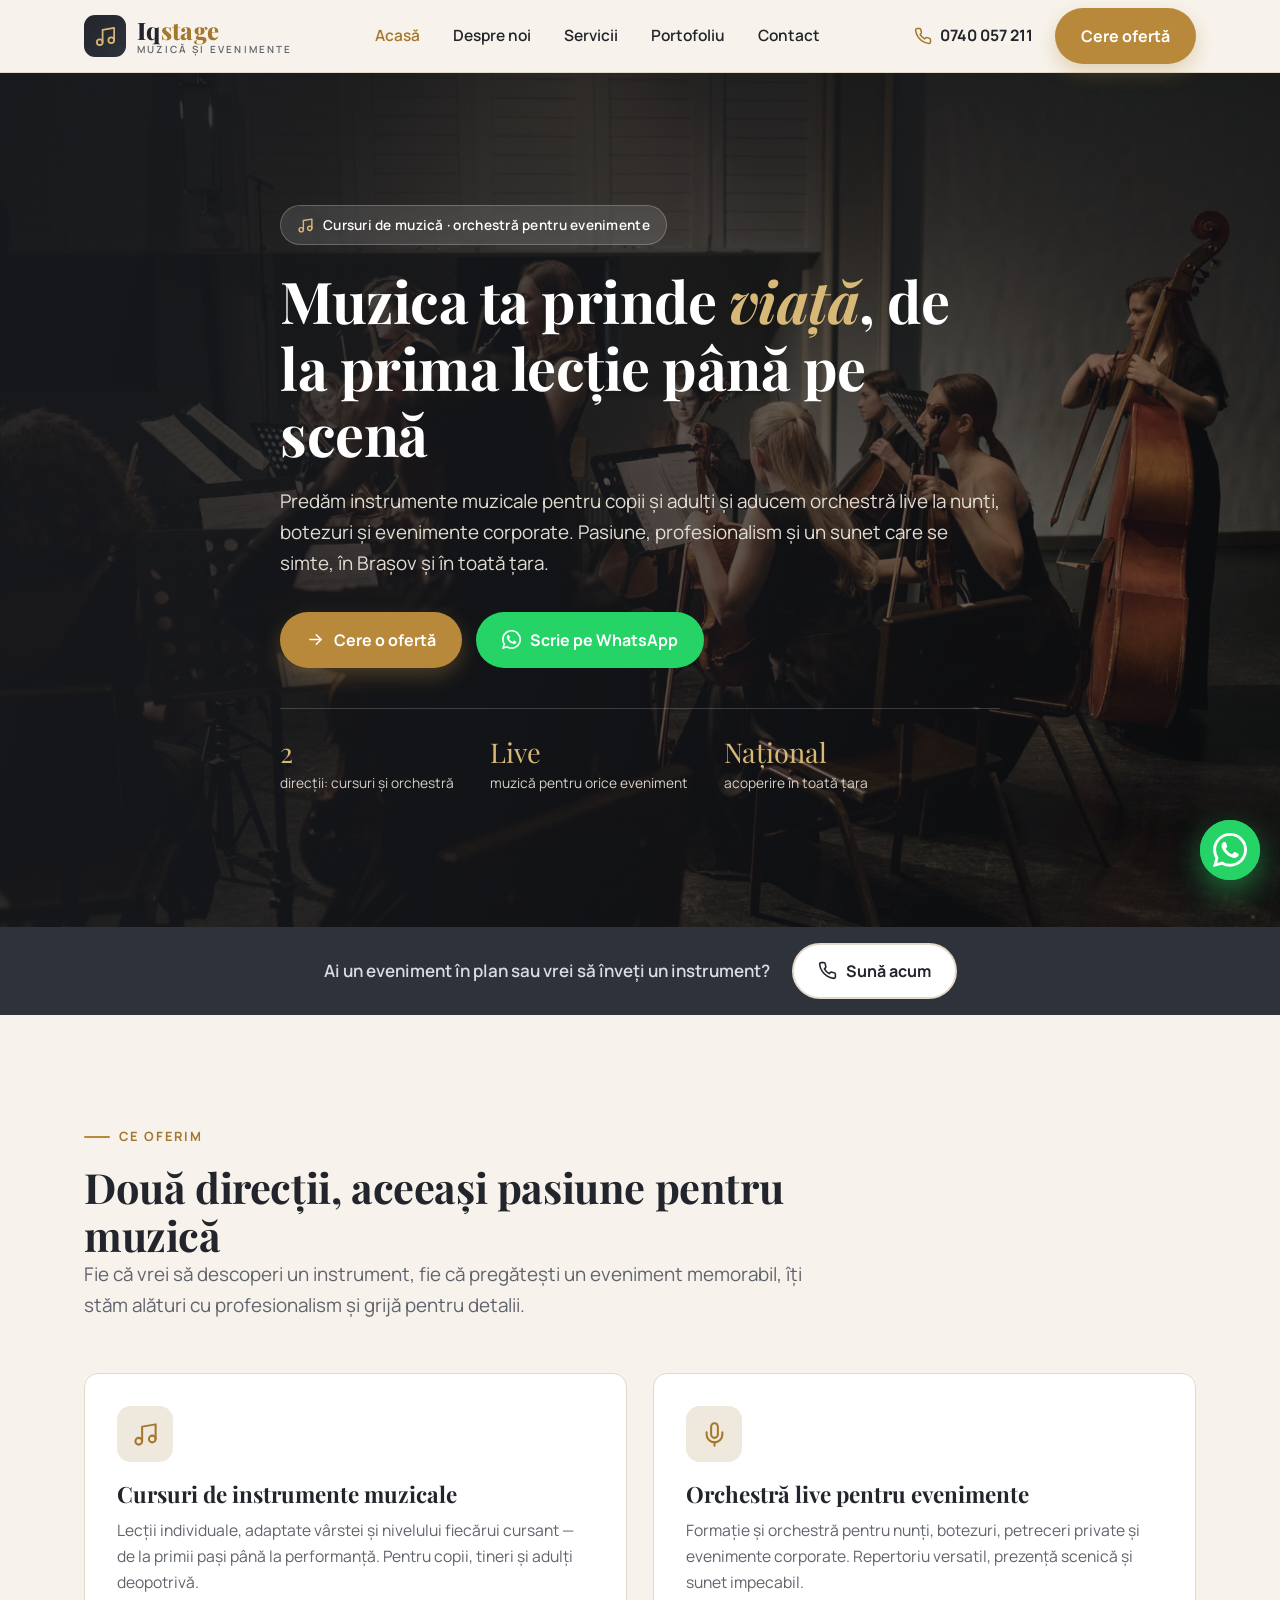
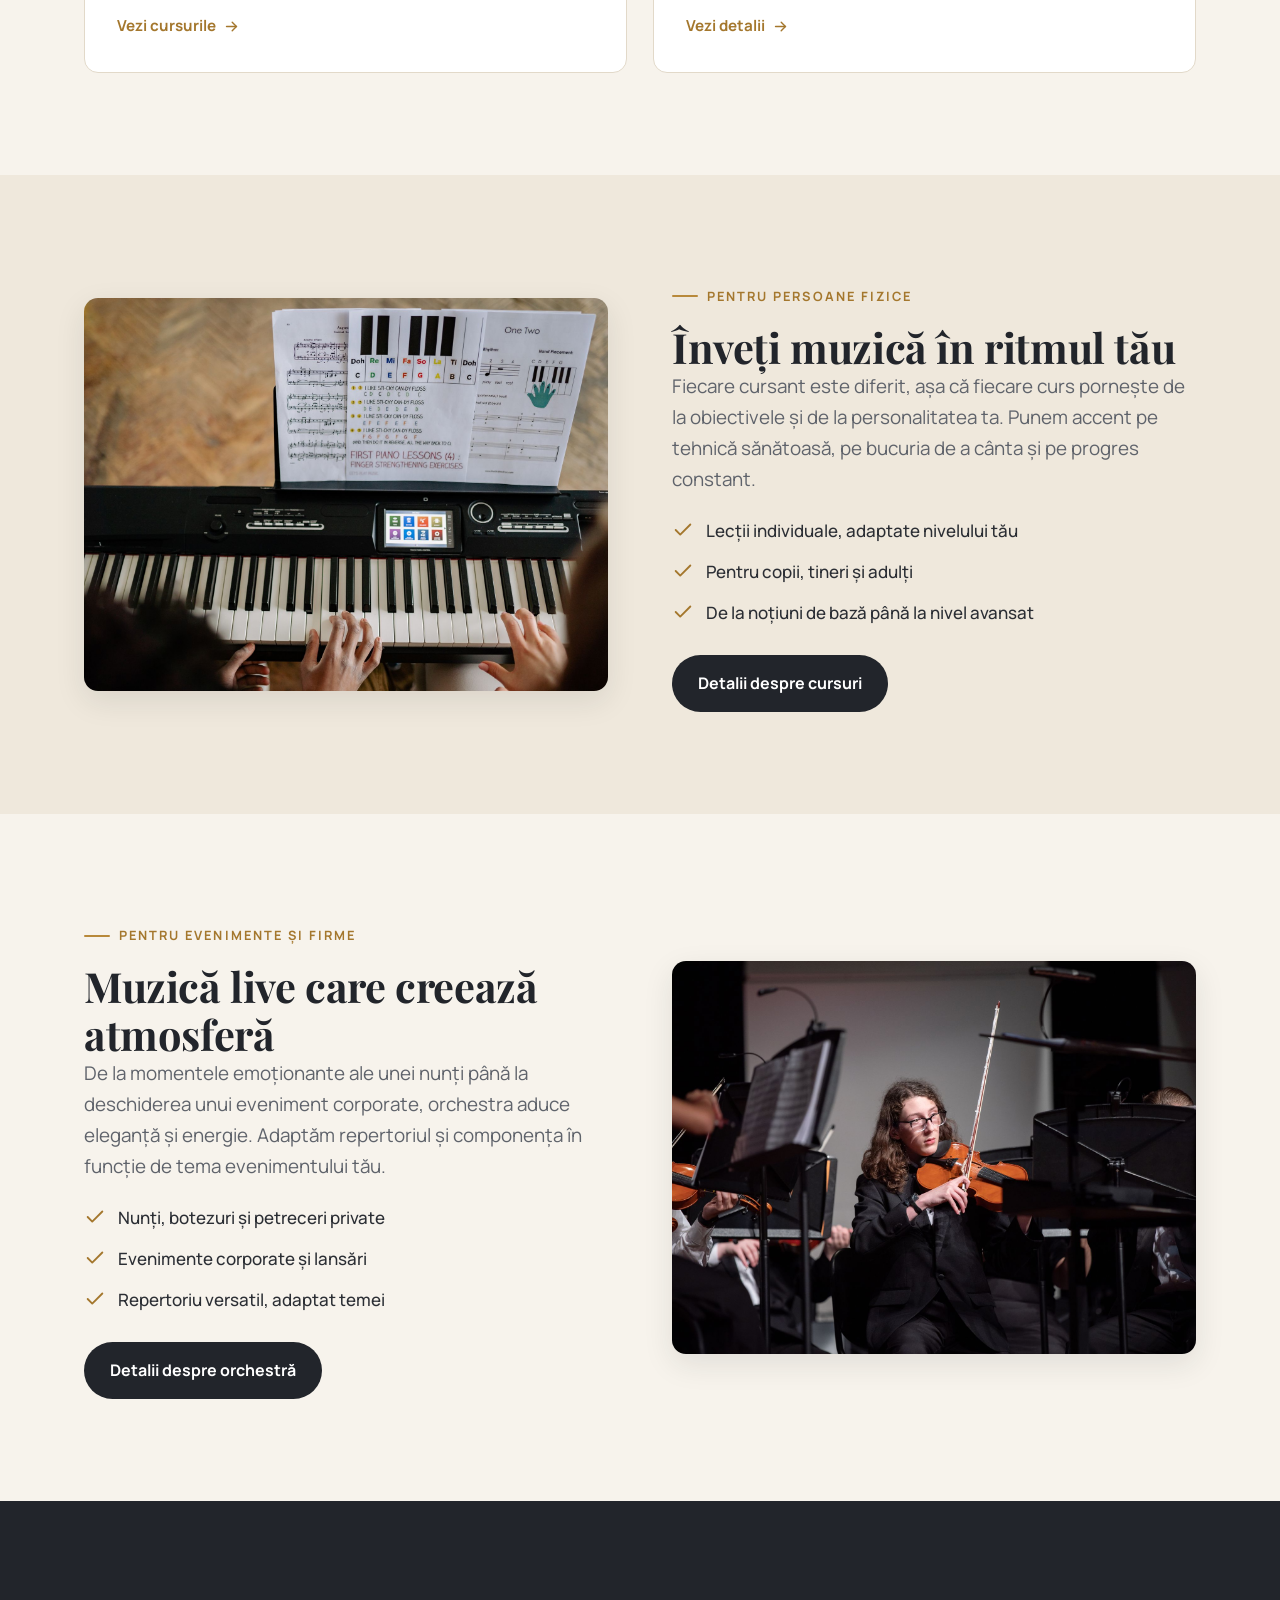
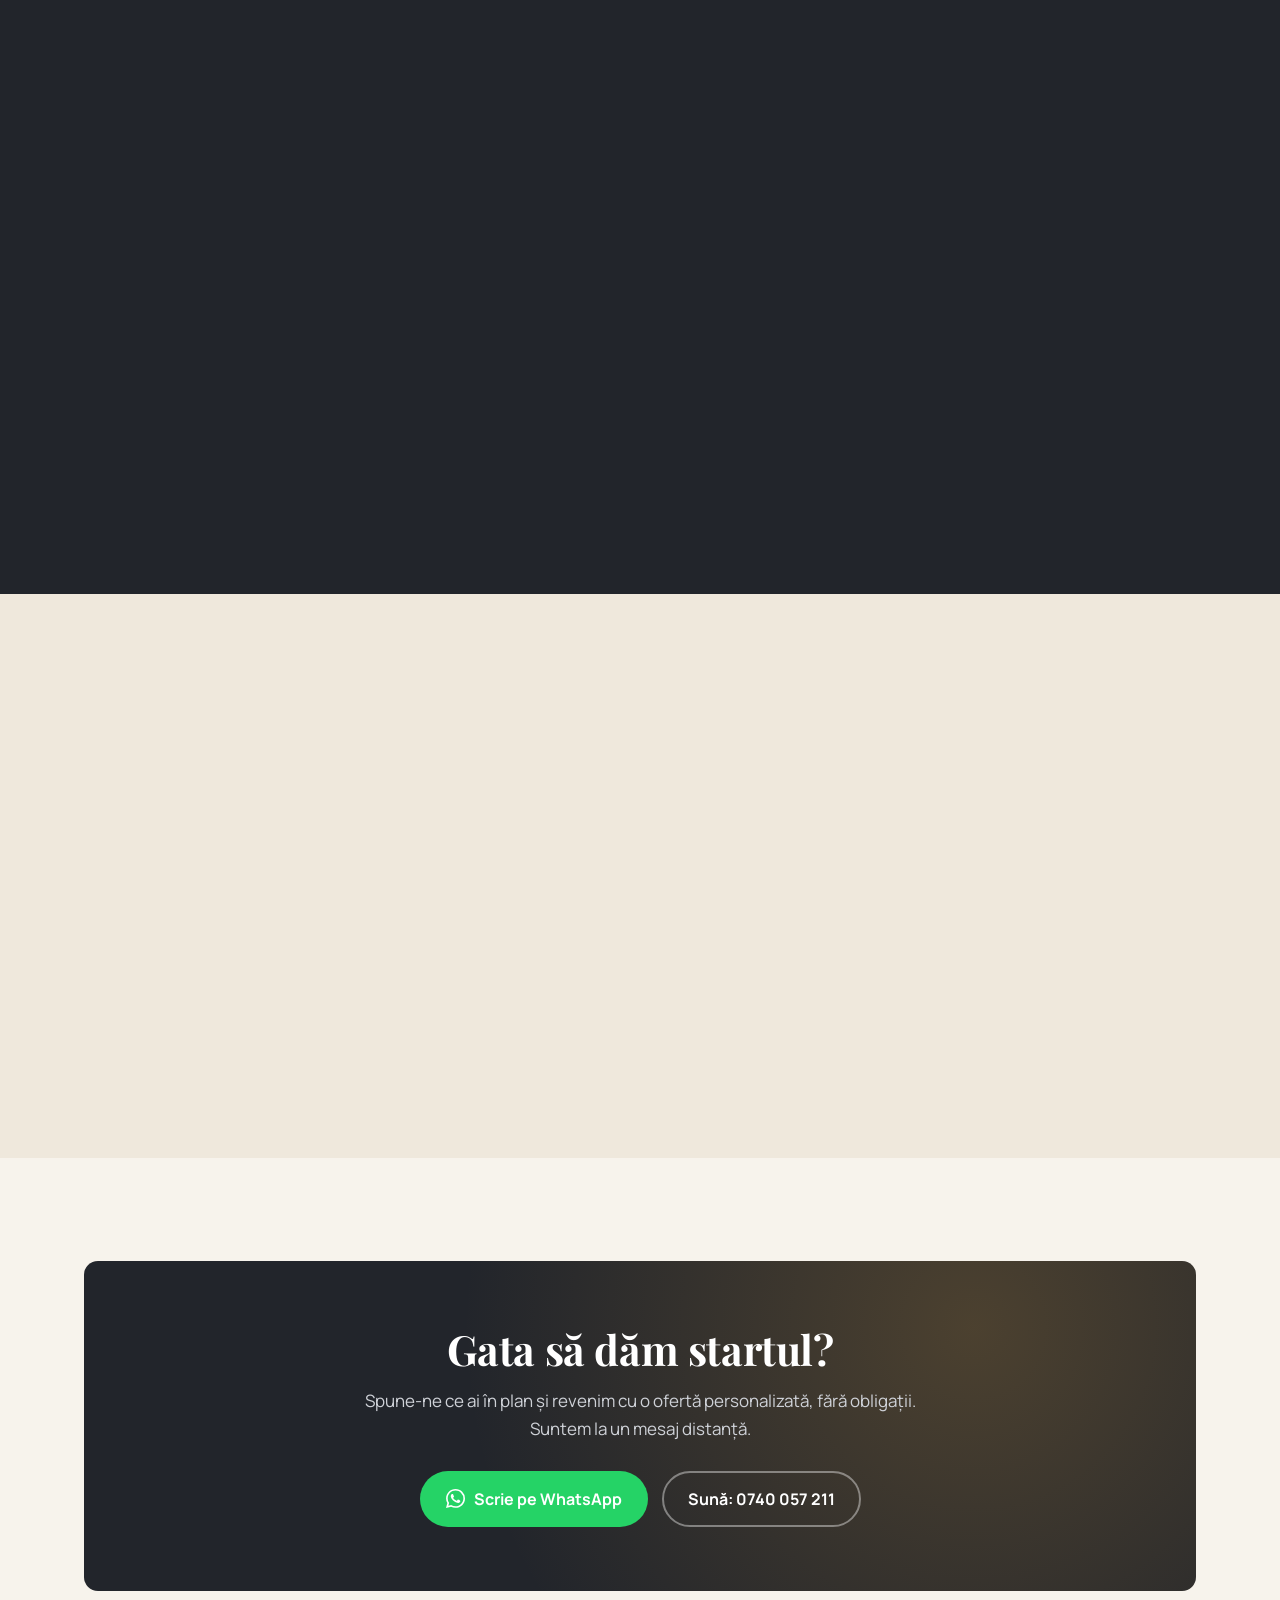
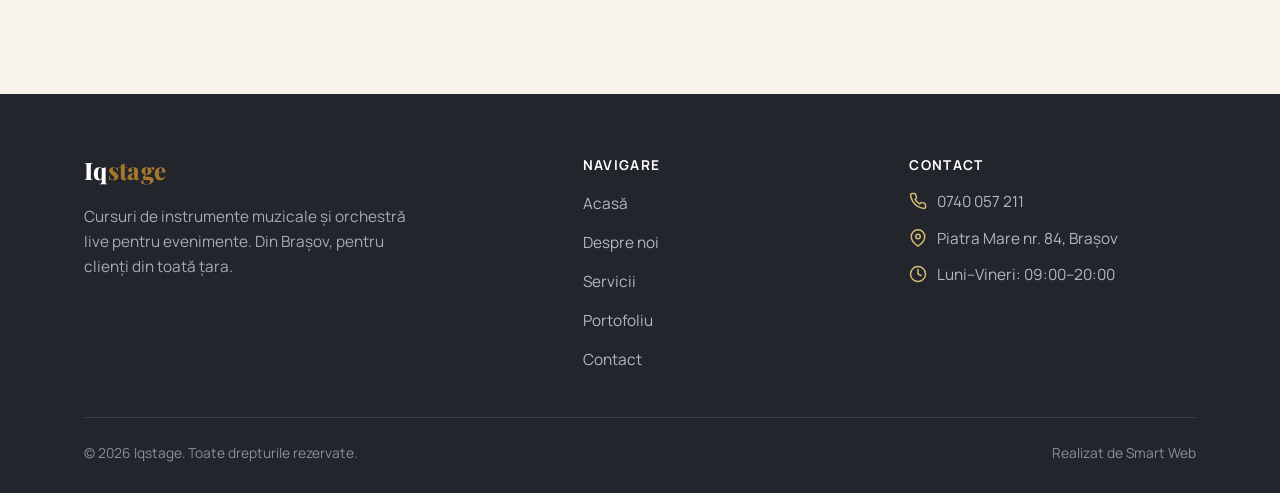
==== index.html @ 686d4f41 "Prima variantă generată de Claude (Opus)" ====
<!DOCTYPE html>
<html lang="ro">
<head>
<meta charset="UTF-8">
<meta name="viewport" content="width=device-width, initial-scale=1.0">
<title>Iqstage — Cursuri de muzică și orchestră pentru evenimente | Brașov</title>
<meta name="description" content="Iqstage: cursuri de instrumente muzicale pentru toate vârstele și orchestră live pentru nunți și evenimente corporate. Servicii artistice profesionale în Brașov și în toată țara.">
<link rel="preconnect" href="https://fonts.googleapis.com">
<link rel="preconnect" href="https://fonts.gstatic.com" crossorigin>
<link href="https://fonts.googleapis.com/css2?family=Playfair+Display:ital,wght@0,600;0,700;0,800;1,600&family=Manrope:wght@400;500;600;700;800&display=swap" rel="stylesheet">
<link rel="stylesheet" href="css/style.css">
<script type="application/ld+json">
{
  "@context":"https://schema.org",
  "@type":["LocalBusiness","MusicGroup","EducationalOrganization"],
  "name":"Iqstage",
  "description":"Cursuri de instrumente muzicale și orchestră live pentru evenimente.",
  "telephone":"+40740057211",
  "address":{"@type":"PostalAddress","streetAddress":"Piatra Mare nr. 84","addressLocality":"Brașov","addressCountry":"RO"},
  "areaServed":"România",
  "openingHoursSpecification":[{"@type":"OpeningHoursSpecification","dayOfWeek":["Monday","Tuesday","Wednesday","Thursday","Friday"],"opens":"09:00","closes":"20:00"}]
}
</script>
</head>
<body>

<!-- ===== Header ===== -->
<header class="site-header">
  <div class="wrap header-inner">
    <a href="index.html" class="brand" aria-label="Iqstage — acasă">
      <span class="brand-mark" aria-hidden="true">
        <svg viewBox="0 0 24 24" fill="none" stroke="currentColor" stroke-width="1.8" stroke-linecap="round" stroke-linejoin="round"><path d="M9 18V5l12-2v13"/><circle cx="6" cy="18" r="3"/><circle cx="18" cy="16" r="3"/></svg>
      </span>
      <span class="brand-name">Iq<b>stage</b><span class="brand-sub">Muzică și evenimente</span></span>
    </a>

    <nav class="main-nav" aria-label="Navigare principală">
      <ul>
        <li><a href="index.html" class="active">Acasă</a></li>
        <li><a href="despre.html">Despre noi</a></li>
        <li><a href="servicii.html">Servicii</a></li>
        <li><a href="portofoliu.html">Portofoliu</a></li>
        <li><a href="contact.html">Contact</a></li>
      </ul>
    </nav>

    <div class="header-cta">
      <a href="tel:+40740057211" class="header-phone">
        <svg viewBox="0 0 24 24" fill="none" stroke="currentColor" stroke-width="2" stroke-linecap="round" stroke-linejoin="round" aria-hidden="true"><path d="M22 16.92v3a2 2 0 0 1-2.18 2 19.79 19.79 0 0 1-8.63-3.07 19.5 19.5 0 0 1-6-6 19.79 19.79 0 0 1-3.07-8.67A2 2 0 0 1 4.11 2h3a2 2 0 0 1 2 1.72c.13.96.36 1.9.7 2.81a2 2 0 0 1-.45 2.11L8.09 9.91a16 16 0 0 0 6 6l1.27-1.27a2 2 0 0 1 2.11-.45c.9.34 1.85.57 2.81.7A2 2 0 0 1 22 16.92z"/></svg>
        0740 057 211
      </a>
      <a href="contact.html" class="btn btn--gold">Cere ofertă</a>
      <button class="hamburger" aria-label="Deschide meniul" aria-controls="mobileMenu" aria-expanded="false">
        <svg class="bars" viewBox="0 0 24 24" fill="none" stroke="currentColor" stroke-width="2" stroke-linecap="round" aria-hidden="true"><line x1="3" y1="7" x2="21" y2="7"/><line x1="3" y1="12" x2="21" y2="12"/><line x1="3" y1="17" x2="21" y2="17"/></svg>
        <svg class="x" viewBox="0 0 24 24" fill="none" stroke="currentColor" stroke-width="2" stroke-linecap="round" aria-hidden="true"><line x1="6" y1="6" x2="18" y2="18"/><line x1="6" y1="18" x2="18" y2="6"/></svg>
      </button>
    </div>
  </div>
</header>

<!-- ===== Mobile menu (frate al header-ului) ===== -->
<div class="mobile-menu" id="mobileMenu">
  <div class="mm-top">
    <span class="brand-name">Iq<b>stage</b></span>
    <button class="mm-close" aria-label="Închide meniul">
      <svg viewBox="0 0 24 24" fill="none" stroke="currentColor" stroke-width="2" stroke-linecap="round" aria-hidden="true"><line x1="6" y1="6" x2="18" y2="18"/><line x1="6" y1="18" x2="18" y2="6"/></svg>
    </button>
  </div>
  <nav class="mm-nav" aria-label="Navigare mobil">
    <a href="index.html" class="active">Acasă</a>
    <a href="despre.html">Despre noi</a>
    <a href="servicii.html">Servicii</a>
    <a href="portofoliu.html">Portofoliu</a>
    <a href="contact.html">Contact</a>
  </nav>
  <div class="mm-cta">
    <a href="tel:+40740057211" class="btn btn--onlight">
      <svg viewBox="0 0 24 24" fill="none" stroke="currentColor" stroke-width="2" stroke-linecap="round" stroke-linejoin="round" aria-hidden="true"><path d="M22 16.92v3a2 2 0 0 1-2.18 2 19.79 19.79 0 0 1-8.63-3.07 19.5 19.5 0 0 1-6-6 19.79 19.79 0 0 1-3.07-8.67A2 2 0 0 1 4.11 2h3a2 2 0 0 1 2 1.72c.13.96.36 1.9.7 2.81a2 2 0 0 1-.45 2.11L8.09 9.91a16 16 0 0 0 6 6l1.27-1.27a2 2 0 0 1 2.11-.45c.9.34 1.85.57 2.81.7A2 2 0 0 1 22 16.92z"/></svg>
      Sună acum: 0740 057 211
    </a>
    <a href="https://wa.me/40740057211?text=Buna%20ziua%2C%20am%20vazut%20site-ul%20si%20as%20dori%20detalii%20despre%20cursuri%2Forchestra" class="btn btn--wa" target="_blank" rel="noopener">
      <svg viewBox="0 0 24 24" fill="currentColor" aria-hidden="true"><path d="M17.472 14.382c-.297-.149-1.758-.867-2.03-.967-.273-.099-.471-.148-.67.15-.197.297-.767.966-.94 1.164-.173.199-.347.223-.644.075-.297-.15-1.255-.463-2.39-1.475-.883-.788-1.48-1.761-1.653-2.059-.173-.297-.018-.458.13-.606.134-.133.298-.347.446-.52.149-.174.198-.298.298-.497.099-.198.05-.371-.025-.52-.075-.149-.669-1.612-.916-2.207-.242-.579-.487-.5-.669-.51-.173-.008-.371-.01-.57-.01-.198 0-.52.074-.792.372-.272.297-1.04 1.016-1.04 2.479 0 1.462 1.065 2.875 1.213 3.074.149.198 2.096 3.2 5.077 4.487.709.306 1.262.489 1.694.625.712.227 1.36.195 1.871.118.571-.085 1.758-.719 2.006-1.413.248-.694.248-1.289.173-1.413-.074-.124-.272-.198-.57-.347m-5.421 7.403h-.004a9.87 9.87 0 01-5.031-1.378l-.361-.214-3.741.982.998-3.648-.235-.374a9.86 9.86 0 01-1.51-5.26c.001-5.45 4.436-9.884 9.888-9.884 2.64 0 5.122 1.03 6.988 2.898a9.825 9.825 0 012.893 6.994c-.003 5.45-4.437 9.885-9.885 9.885M20.52 3.449C18.24 1.245 15.24 0 12.045 0 5.463 0 .104 5.359.101 11.892c0 2.096.549 4.14 1.595 5.945L0 24l6.335-1.652a11.882 11.882 0 005.71 1.454h.006c6.585 0 11.946-5.359 11.949-11.893a11.821 11.821 0 00-3.48-8.464"/></svg>
      Scrie pe WhatsApp
    </a>
  </div>
</div>

<!-- ===== Hero ===== -->
<section class="hero">
  <div class="hero-media">
    <img src="assets/img/hero.jpg" alt="Orchestră live în concert, muzicieni pe scenă în timpul unui eveniment" width="1600" height="900">
  </div>
  <div class="wrap hero-inner">
    <span class="hero-badge">
      <svg viewBox="0 0 24 24" fill="none" stroke="currentColor" stroke-width="2" stroke-linecap="round" stroke-linejoin="round" aria-hidden="true"><path d="M9 18V5l12-2v13"/><circle cx="6" cy="18" r="3"/><circle cx="18" cy="16" r="3"/></svg>
      Cursuri de muzică &middot; orchestră pentru evenimente
    </span>
    <h1>Muzica ta prinde <em>viață</em>, de la prima lecție până pe scenă</h1>
    <p class="lead">Predăm instrumente muzicale pentru copii și adulți și aducem orchestră live la nunți, botezuri și evenimente corporate. Pasiune, profesionalism și un sunet care se simte, în Brașov și în toată țara.</p>
    <div class="hero-actions">
      <a href="contact.html" class="btn btn--gold">
        <svg viewBox="0 0 24 24" fill="none" stroke="currentColor" stroke-width="2" stroke-linecap="round" stroke-linejoin="round" aria-hidden="true"><path d="M5 12h14"/><path d="M13 6l6 6-6 6"/></svg>
        Cere o ofertă
      </a>
      <a href="https://wa.me/40740057211?text=Buna%20ziua%2C%20am%20vazut%20site-ul%20si%20as%20dori%20detalii%20despre%20cursuri%2Forchestra" class="btn btn--wa" target="_blank" rel="noopener">
        <svg viewBox="0 0 24 24" fill="currentColor" aria-hidden="true"><path d="M17.472 14.382c-.297-.149-1.758-.867-2.03-.967-.273-.099-.471-.148-.67.15-.197.297-.767.966-.94 1.164-.173.199-.347.223-.644.075-.297-.15-1.255-.463-2.39-1.475-.883-.788-1.48-1.761-1.653-2.059-.173-.297-.018-.458.13-.606.134-.133.298-.347.446-.52.149-.174.198-.298.298-.497.099-.198.05-.371-.025-.52-.075-.149-.669-1.612-.916-2.207-.242-.579-.487-.5-.669-.51-.173-.008-.371-.01-.57-.01-.198 0-.52.074-.792.372-.272.297-1.04 1.016-1.04 2.479 0 1.462 1.065 2.875 1.213 3.074.149.198 2.096 3.2 5.077 4.487.709.306 1.262.489 1.694.625.712.227 1.36.195 1.871.118.571-.085 1.758-.719 2.006-1.413.248-.694.248-1.289.173-1.413-.074-.124-.272-.198-.57-.347m-5.421 7.403h-.004a9.87 9.87 0 01-5.031-1.378l-.361-.214-3.741.982.998-3.648-.235-.374a9.86 9.86 0 01-1.51-5.26c.001-5.45 4.436-9.884 9.888-9.884 2.64 0 5.122 1.03 6.988 2.898a9.825 9.825 0 012.893 6.994c-.003 5.45-4.437 9.885-9.885 9.885M20.52 3.449C18.24 1.245 15.24 0 12.045 0 5.463 0 .104 5.359.101 11.892c0 2.096.549 4.14 1.595 5.945L0 24l6.335-1.652a11.882 11.882 0 005.71 1.454h.006c6.585 0 11.946-5.359 11.949-11.893a11.821 11.821 0 00-3.48-8.464"/></svg>
        Scrie pe WhatsApp
      </a>
    </div>
    <div class="hero-meta">
      <div><div class="n">2</div><div class="l">direcții: cursuri și orchestră</div></div>
      <div><div class="n">Live</div><div class="l">muzică pentru orice eveniment</div></div>
      <div><div class="n">Național</div><div class="l">acoperire în toată țara</div></div>
    </div>
  </div>
</section>

<!-- ===== Quick CTA bar ===== -->
<div class="quickbar">
  <div class="wrap">
    <p>Ai un eveniment în plan sau vrei să înveți un instrument?</p>
    <div class="qb-actions">
      <a href="tel:+40740057211" class="btn btn--onlight">
        <svg viewBox="0 0 24 24" fill="none" stroke="currentColor" stroke-width="2" stroke-linecap="round" stroke-linejoin="round" aria-hidden="true"><path d="M22 16.92v3a2 2 0 0 1-2.18 2 19.79 19.79 0 0 1-8.63-3.07 19.5 19.5 0 0 1-6-6 19.79 19.79 0 0 1-3.07-8.67A2 2 0 0 1 4.11 2h3a2 2 0 0 1 2 1.72c.13.96.36 1.9.7 2.81a2 2 0 0 1-.45 2.11L8.09 9.91a16 16 0 0 0 6 6l1.27-1.27a2 2 0 0 1 2.11-.45c.9.34 1.85.57 2.81.7A2 2 0 0 1 22 16.92z"/></svg>
        Sună acum
      </a>
    </div>
  </div>
</div>

<!-- ===== Servicii ===== -->
<section class="section" id="servicii">
  <div class="wrap">
    <div class="section-head reveal">
      <span class="eyebrow">Ce oferim</span>
      <h2>Două direcții, aceeași pasiune pentru muzică</h2>
      <p class="lead">Fie că vrei să descoperi un instrument, fie că pregătești un eveniment memorabil, îți stăm alături cu profesionalism și grijă pentru detalii.</p>
    </div>
    <div class="grid grid-2">
      <article class="card reveal">
        <span class="ico" aria-hidden="true">
          <svg viewBox="0 0 24 24" fill="none" stroke="currentColor" stroke-width="1.8" stroke-linecap="round" stroke-linejoin="round"><path d="M9 18V5l12-2v13"/><circle cx="6" cy="18" r="3"/><circle cx="18" cy="16" r="3"/></svg>
        </span>
        <h3>Cursuri de instrumente muzicale</h3>
        <p>Lecții individuale, adaptate vârstei și nivelului fiecărui cursant — de la primii pași până la performanță. Pentru copii, tineri și adulți deopotrivă.</p>
        <a href="servicii.html#cursuri" class="card-link">Vezi cursurile
          <svg viewBox="0 0 24 24" fill="none" stroke="currentColor" stroke-width="2" stroke-linecap="round" stroke-linejoin="round" aria-hidden="true"><path d="M5 12h14"/><path d="M13 6l6 6-6 6"/></svg>
        </a>
      </article>
      <article class="card reveal">
        <span class="ico" aria-hidden="true">
          <svg viewBox="0 0 24 24" fill="none" stroke="currentColor" stroke-width="1.8" stroke-linecap="round" stroke-linejoin="round"><path d="M12 2a3 3 0 0 0-3 3v7a3 3 0 0 0 6 0V5a3 3 0 0 0-3-3z"/><path d="M19 10v2a7 7 0 0 1-14 0v-2"/><line x1="12" y1="19" x2="12" y2="22"/></svg>
        </span>
        <h3>Orchestră live pentru evenimente</h3>
        <p>Formație și orchestră pentru nunți, botezuri, petreceri private și evenimente corporate. Repertoriu versatil, prezență scenică și sunet impecabil.</p>
        <a href="servicii.html#orchestra" class="card-link">Vezi detalii
          <svg viewBox="0 0 24 24" fill="none" stroke="currentColor" stroke-width="2" stroke-linecap="round" stroke-linejoin="round" aria-hidden="true"><path d="M5 12h14"/><path d="M13 6l6 6-6 6"/></svg>
        </a>
      </article>
    </div>
  </div>
</section>

<!-- ===== Split: cursuri ===== -->
<section class="section section--crem2">
  <div class="wrap">
    <div class="split">
      <div class="split-media reveal">
        <img src="assets/img/cursuri.jpg" alt="Lecție de pian — profesor și cursant la instrument în timpul unui curs" loading="lazy" width="800" height="600">
      </div>
      <div class="reveal">
        <span class="eyebrow">Pentru persoane fizice</span>
        <h2>Înveți muzică în ritmul tău</h2>
        <p class="lead">Fiecare cursant este diferit, așa că fiecare curs pornește de la obiectivele și de la personalitatea ta. Punem accent pe tehnică sănătoasă, pe bucuria de a cânta și pe progres constant.</p>
        <ul class="feats">
          <li><svg viewBox="0 0 24 24" fill="none" stroke="currentColor" stroke-width="2" stroke-linecap="round" stroke-linejoin="round" aria-hidden="true"><path d="M20 6 9 17l-5-5"/></svg><span>Lecții individuale, adaptate nivelului tău</span></li>
          <li><svg viewBox="0 0 24 24" fill="none" stroke="currentColor" stroke-width="2" stroke-linecap="round" stroke-linejoin="round" aria-hidden="true"><path d="M20 6 9 17l-5-5"/></svg><span>Pentru copii, tineri și adulți</span></li>
          <li><svg viewBox="0 0 24 24" fill="none" stroke="currentColor" stroke-width="2" stroke-linecap="round" stroke-linejoin="round" aria-hidden="true"><path d="M20 6 9 17l-5-5"/></svg><span>De la noțiuni de bază până la nivel avansat</span></li>
        </ul>
        <a href="servicii.html#cursuri" class="btn btn--dark">Detalii despre cursuri</a>
      </div>
    </div>
  </div>
</section>

<!-- ===== Split: orchestra ===== -->
<section class="section">
  <div class="wrap">
    <div class="split split--rev">
      <div class="split-media reveal">
        <img src="assets/img/orchestra.jpg" alt="Muzician cântând la vioară în cadrul unei orchestre live" loading="lazy" width="800" height="600">
      </div>
      <div class="reveal">
        <span class="eyebrow">Pentru evenimente și firme</span>
        <h2>Muzică live care creează atmosferă</h2>
        <p class="lead">De la momentele emoționante ale unei nunți până la deschiderea unui eveniment corporate, orchestra aduce eleganță și energie. Adaptăm repertoriul și componența în funcție de tema evenimentului tău.</p>
        <ul class="feats">
          <li><svg viewBox="0 0 24 24" fill="none" stroke="currentColor" stroke-width="2" stroke-linecap="round" stroke-linejoin="round" aria-hidden="true"><path d="M20 6 9 17l-5-5"/></svg><span>Nunți, botezuri și petreceri private</span></li>
          <li><svg viewBox="0 0 24 24" fill="none" stroke="currentColor" stroke-width="2" stroke-linecap="round" stroke-linejoin="round" aria-hidden="true"><path d="M20 6 9 17l-5-5"/></svg><span>Evenimente corporate și lansări</span></li>
          <li><svg viewBox="0 0 24 24" fill="none" stroke="currentColor" stroke-width="2" stroke-linecap="round" stroke-linejoin="round" aria-hidden="true"><path d="M20 6 9 17l-5-5"/></svg><span>Repertoriu versatil, adaptat temei</span></li>
        </ul>
        <a href="servicii.html#orchestra" class="btn btn--dark">Detalii despre orchestră</a>
      </div>
    </div>
  </div>
</section>

<!-- ===== De ce noi (dark) ===== -->
<section class="section section--dark">
  <div class="wrap">
    <div class="section-head reveal">
      <span class="eyebrow">De ce Iqstage</span>
      <h2>Profesionalism, căldură și atenție la detalii</h2>
      <p class="lead">Muzica înseamnă mai mult decât note corecte — înseamnă emoție, prezență și o experiență care rămâne. Asta aducem la fiecare curs și la fiecare eveniment.</p>
    </div>
    <div class="pillars">
      <div class="pillar reveal">
        <span class="ico" aria-hidden="true"><svg viewBox="0 0 24 24" fill="none" stroke="currentColor" stroke-width="1.8" stroke-linecap="round" stroke-linejoin="round"><path d="M12 2 4 6v6c0 5 3.5 8 8 10 4.5-2 8-5 8-10V6l-8-4z"/><path d="m9 12 2 2 4-4"/></svg></span>
        <h3>Abordare profesionistă</h3>
        <p>Pregătire solidă și seriozitate în tot ce facem, de la structura lecțiilor până la organizarea unui eveniment.</p>
      </div>
      <div class="pillar reveal">
        <span class="ico" aria-hidden="true"><svg viewBox="0 0 24 24" fill="none" stroke="currentColor" stroke-width="1.8" stroke-linecap="round" stroke-linejoin="round"><path d="M12 21s-6.716-4.297-9.428-8.06C.86 10.28 1.5 6.5 4.5 5.2 6.7 4.24 9 5 12 8c3-3 5.3-3.76 7.5-2.8 3 1.3 3.64 5.08 1.928 7.74C18.716 16.703 12 21 12 21z"/></svg></span>
        <h3>Pasiune reală pentru muzică</h3>
        <p>Iubim ceea ce facem și se aude — energia și dedicarea se transmit atât cursanților, cât și publicului.</p>
      </div>
      <div class="pillar reveal">
        <span class="ico" aria-hidden="true"><svg viewBox="0 0 24 24" fill="none" stroke="currentColor" stroke-width="1.8" stroke-linecap="round" stroke-linejoin="round"><path d="M12 2v4"/><path d="m16.2 7.8 2.9-2.9"/><path d="M18 12h4"/><path d="m16.2 16.2 2.9 2.9"/><path d="M12 18v4"/><path d="m4.9 19.1 2.9-2.9"/><path d="M2 12h4"/><path d="m4.9 4.9 2.9 2.9"/></svg></span>
        <h3>Flexibilitate și adaptare</h3>
        <p>Program, repertoriu și abordare croite pe nevoile tale — pentru un rezultat care ți se potrivește.</p>
      </div>
    </div>
  </div>
</section>

<!-- ===== Pași ===== -->
<section class="section section--crem2">
  <div class="wrap">
    <div class="section-head reveal">
      <span class="eyebrow">Simplu și clar</span>
      <h2>Cum începem colaborarea</h2>
    </div>
    <div class="steps">
      <div class="step reveal">
        <h3>Ne contactezi</h3>
        <p>Ne scrii pe WhatsApp sau ne suni și ne spui ce îți dorești — un curs sau muzică pentru un eveniment.</p>
      </div>
      <div class="step reveal">
        <h3>Stabilim detaliile</h3>
        <p>Discutăm despre instrument și nivel, ori despre data, locul și tema evenimentului, apoi îți facem o ofertă.</p>
      </div>
      <div class="step reveal">
        <h3>Trecem la treabă</h3>
        <p>Începem lecțiile sau pregătim programul muzical, astfel încât totul să iasă exact cum ți-ai imaginat.</p>
      </div>
    </div>
  </div>
</section>

<!-- ===== CTA band ===== -->
<section class="section">
  <div class="wrap">
    <div class="cta-band reveal">
      <h2>Gata să dăm startul?</h2>
      <p>Spune-ne ce ai în plan și revenim cu o ofertă personalizată, fără obligații. Suntem la un mesaj distanță.</p>
      <div class="actions">
        <a href="https://wa.me/40740057211?text=Buna%20ziua%2C%20am%20vazut%20site-ul%20si%20as%20dori%20detalii%20despre%20cursuri%2Forchestra" class="btn btn--wa" target="_blank" rel="noopener">
          <svg viewBox="0 0 24 24" fill="currentColor" aria-hidden="true"><path d="M17.472 14.382c-.297-.149-1.758-.867-2.03-.967-.273-.099-.471-.148-.67.15-.197.297-.767.966-.94 1.164-.173.199-.347.223-.644.075-.297-.15-1.255-.463-2.39-1.475-.883-.788-1.48-1.761-1.653-2.059-.173-.297-.018-.458.13-.606.134-.133.298-.347.446-.52.149-.174.198-.298.298-.497.099-.198.05-.371-.025-.52-.075-.149-.669-1.612-.916-2.207-.242-.579-.487-.5-.669-.51-.173-.008-.371-.01-.57-.01-.198 0-.52.074-.792.372-.272.297-1.04 1.016-1.04 2.479 0 1.462 1.065 2.875 1.213 3.074.149.198 2.096 3.2 5.077 4.487.709.306 1.262.489 1.694.625.712.227 1.36.195 1.871.118.571-.085 1.758-.719 2.006-1.413.248-.694.248-1.289.173-1.413-.074-.124-.272-.198-.57-.347m-5.421 7.403h-.004a9.87 9.87 0 01-5.031-1.378l-.361-.214-3.741.982.998-3.648-.235-.374a9.86 9.86 0 01-1.51-5.26c.001-5.45 4.436-9.884 9.888-9.884 2.64 0 5.122 1.03 6.988 2.898a9.825 9.825 0 012.893 6.994c-.003 5.45-4.437 9.885-9.885 9.885M20.52 3.449C18.24 1.245 15.24 0 12.045 0 5.463 0 .104 5.359.101 11.892c0 2.096.549 4.14 1.595 5.945L0 24l6.335-1.652a11.882 11.882 0 005.71 1.454h.006c6.585 0 11.946-5.359 11.949-11.893a11.821 11.821 0 00-3.48-8.464"/></svg>
          Scrie pe WhatsApp
        </a>
        <a href="tel:+40740057211" class="btn btn--ghost">Sună: 0740 057 211</a>
      </div>
    </div>
  </div>
</section>

<!-- ===== Footer ===== -->
<footer class="site-footer">
  <div class="wrap">
    <div class="footer-grid">
      <div>
        <span class="brand-name">Iq<b>stage</b></span>
        <p>Cursuri de instrumente muzicale și orchestră live pentru evenimente. Din Brașov, pentru clienți din toată țara.</p>
      </div>
      <div class="footer-col">
        <h4>Navigare</h4>
        <ul>
          <li><a href="index.html">Acasă</a></li>
          <li><a href="despre.html">Despre noi</a></li>
          <li><a href="servicii.html">Servicii</a></li>
          <li><a href="portofoliu.html">Portofoliu</a></li>
          <li><a href="contact.html">Contact</a></li>
        </ul>
      </div>
      <div class="footer-col">
        <h4>Contact</h4>
        <ul>
          <li class="fi"><svg viewBox="0 0 24 24" fill="none" stroke="currentColor" stroke-width="2" stroke-linecap="round" stroke-linejoin="round" aria-hidden="true"><path d="M22 16.92v3a2 2 0 0 1-2.18 2 19.79 19.79 0 0 1-8.63-3.07 19.5 19.5 0 0 1-6-6 19.79 19.79 0 0 1-3.07-8.67A2 2 0 0 1 4.11 2h3a2 2 0 0 1 2 1.72c.13.96.36 1.9.7 2.81a2 2 0 0 1-.45 2.11L8.09 9.91a16 16 0 0 0 6 6l1.27-1.27a2 2 0 0 1 2.11-.45c.9.34 1.85.57 2.81.7A2 2 0 0 1 22 16.92z"/></svg><a href="tel:+40740057211">0740 057 211</a></li>
          <li class="fi"><svg viewBox="0 0 24 24" fill="none" stroke="currentColor" stroke-width="2" stroke-linecap="round" stroke-linejoin="round" aria-hidden="true"><path d="M21 10c0 7-9 13-9 13s-9-6-9-13a9 9 0 0 1 18 0z"/><circle cx="12" cy="10" r="3"/></svg><span>Piatra Mare nr. 84, Brașov</span></li>
          <li class="fi"><svg viewBox="0 0 24 24" fill="none" stroke="currentColor" stroke-width="2" stroke-linecap="round" stroke-linejoin="round" aria-hidden="true"><circle cx="12" cy="12" r="10"/><path d="M12 6v6l4 2"/></svg><span>Luni–Vineri: 09:00–20:00</span></li>
        </ul>
      </div>
    </div>
    <div class="footer-bottom">
      <span>&copy; <span class="js-year">2026</span> Iqstage. Toate drepturile rezervate.</span>
      <span>Realizat de Smart Web</span>
    </div>
  </div>
</footer>

<!-- WhatsApp float -->
<a class="wa-float" href="https://wa.me/40740057211?text=Buna%20ziua%2C%20am%20vazut%20site-ul%20si%20as%20dori%20detalii%20despre%20cursuri%2Forchestra" target="_blank" rel="noopener" aria-label="Scrie-ne pe WhatsApp">
  <svg viewBox="0 0 24 24" fill="currentColor" aria-hidden="true"><path d="M17.472 14.382c-.297-.149-1.758-.867-2.03-.967-.273-.099-.471-.148-.67.15-.197.297-.767.966-.94 1.164-.173.199-.347.223-.644.075-.297-.15-1.255-.463-2.39-1.475-.883-.788-1.48-1.761-1.653-2.059-.173-.297-.018-.458.13-.606.134-.133.298-.347.446-.52.149-.174.198-.298.298-.497.099-.198.05-.371-.025-.52-.075-.149-.669-1.612-.916-2.207-.242-.579-.487-.5-.669-.51-.173-.008-.371-.01-.57-.01-.198 0-.52.074-.792.372-.272.297-1.04 1.016-1.04 2.479 0 1.462 1.065 2.875 1.213 3.074.149.198 2.096 3.2 5.077 4.487.709.306 1.262.489 1.694.625.712.227 1.36.195 1.871.118.571-.085 1.758-.719 2.006-1.413.248-.694.248-1.289.173-1.413-.074-.124-.272-.198-.57-.347m-5.421 7.403h-.004a9.87 9.87 0 01-5.031-1.378l-.361-.214-3.741.982.998-3.648-.235-.374a9.86 9.86 0 01-1.51-5.26c.001-5.45 4.436-9.884 9.888-9.884 2.64 0 5.122 1.03 6.988 2.898a9.825 9.825 0 012.893 6.994c-.003 5.45-4.437 9.885-9.885 9.885M20.52 3.449C18.24 1.245 15.24 0 12.045 0 5.463 0 .104 5.359.101 11.892c0 2.096.549 4.14 1.595 5.945L0 24l6.335-1.652a11.882 11.882 0 005.71 1.454h.006c6.585 0 11.946-5.359 11.949-11.893a11.821 11.821 0 00-3.48-8.464"/></svg>
</a>

<script src="js/main.js"></script>
</body>
</html>
---- css/style.css ----
/* ============================================================
   Iqstage — cursuri muzică & orchestră pentru evenimente
   Paletă: crem, gri-antracit, accent auriu
   ============================================================ */
:root{
  --crem:#f7f3ec;
  --crem-2:#efe8dc;
  --antracit:#22252b;
  --antracit-2:#2e323a;
  --text:#2b2e34;
  --text-muted:#5f636b;
  --auriu:#b8893b;
  --auriu-2:#a4772d;
  --auriu-soft:#d8b877;
  --linie:#e2d9c9;
  --alb:#ffffff;
  --wa:#25D366;
  --radius:14px;
  --radius-sm:10px;
  --maxw:1160px;
  --shadow:0 10px 30px rgba(34,37,43,.10);
  --shadow-lg:0 24px 60px rgba(34,37,43,.18);
  --t:180ms cubic-bezier(.4,0,.2,1);
  --serif:"Playfair Display",Georgia,serif;
  --sans:"Manrope",system-ui,-apple-system,Segoe UI,Roboto,sans-serif;
}
*{box-sizing:border-box}
*,*::before,*::after{margin:0}
html{scroll-behavior:smooth;-webkit-text-size-adjust:100%}
body{
  font-family:var(--sans);
  color:var(--text);
  background:var(--crem);
  line-height:1.65;
  font-size:17px;
  overflow-x:hidden;
}
img,video,iframe{max-width:100%;display:block}
img{height:auto}
a{color:inherit;text-decoration:none}
h1,h2,h3,h4{font-family:var(--serif);font-weight:700;line-height:1.15;color:var(--antracit);overflow-wrap:break-word}
h1{font-size:clamp(2.1rem,5.2vw,3.6rem);letter-spacing:-.5px}
h2{font-size:clamp(1.7rem,3.6vw,2.6rem);letter-spacing:-.4px}
h3{font-size:clamp(1.15rem,2vw,1.4rem)}
p{color:var(--text-muted)}
ul{list-style:none;padding:0}
:focus-visible{outline:3px solid var(--auriu);outline-offset:3px;border-radius:4px}

/* Layout */
.wrap{width:100%;max-width:var(--maxw);margin:0 auto;padding:0 24px}
.section{padding:clamp(56px,8vw,104px) 0}
.section--tight{padding:clamp(40px,6vw,72px) 0}
.section--crem2{background:var(--crem-2)}
.section--dark{background:var(--antracit);color:#e9e6df}
.section--dark h2,.section--dark h3{color:#fff}
.section--dark p{color:#c3c6cd}
.eyebrow{
  display:inline-flex;align-items:center;gap:9px;
  font-size:.8rem;font-weight:700;letter-spacing:.16em;text-transform:uppercase;
  color:var(--auriu-2);margin-bottom:16px;
}
.eyebrow::before{content:"";width:26px;height:2px;background:var(--auriu);border-radius:2px}
.section--dark .eyebrow{color:var(--auriu-soft)}
.section--dark .eyebrow::before{background:var(--auriu-soft)}
.lead{font-size:clamp(1.02rem,1.5vw,1.18rem);max-width:60ch;color:var(--text-muted)}
.section-head{max-width:720px;margin-bottom:clamp(32px,5vw,52px)}
.center{text-align:center;margin-left:auto;margin-right:auto}

/* Buttons */
.btn{
  display:inline-flex;align-items:center;justify-content:center;gap:9px;
  min-height:48px;padding:13px 24px;border-radius:999px;
  font-family:var(--sans);font-weight:700;font-size:1rem;
  cursor:pointer;border:2px solid transparent;
  transition:transform var(--t),background var(--t),box-shadow var(--t),color var(--t),border-color var(--t);
  white-space:nowrap;
}
.btn svg{width:19px;height:19px;flex:none}
.btn:hover{transform:translateY(-2px)}
.btn:active{transform:translateY(0)}
.btn--gold{background:var(--auriu);color:#fff;box-shadow:0 8px 20px rgba(184,137,59,.32)}
.btn--gold:hover{background:var(--auriu-2)}
.btn--dark{background:var(--antracit);color:#fff}
.btn--dark:hover{background:var(--antracit-2)}
.btn--ghost{background:transparent;color:var(--antracit);border-color:var(--linie)}
.btn--ghost:hover{border-color:var(--auriu);color:var(--auriu-2);background:var(--alb)}
.btn--wa{background:var(--wa);color:#fff}
.btn--wa:hover{background:#1ebe5b}
.btn--onlight{background:#fff;color:var(--antracit);border-color:var(--linie)}
.btn--onlight:hover{border-color:var(--auriu);color:var(--auriu-2)}
/* ghost on dark backgrounds */
.section--dark .btn--ghost,.hero .btn--ghost,.cta-band .btn--ghost{color:#fff;border-color:rgba(255,255,255,.4)}
.section--dark .btn--ghost:hover,.hero .btn--ghost:hover,.cta-band .btn--ghost:hover{border-color:#fff;color:var(--antracit);background:#fff}

/* ============ Header ============ */
.site-header{
  position:sticky;top:0;z-index:100;
  background:rgba(247,243,236,.92);
  border-bottom:1px solid var(--linie);
}
.header-inner{display:flex;align-items:center;justify-content:space-between;gap:20px;min-height:72px}
.brand{display:flex;align-items:center;gap:11px;flex:none}
.brand-mark{
  width:42px;height:42px;border-radius:11px;flex:none;
  display:grid;place-items:center;
  background:linear-gradient(135deg,var(--antracit),var(--antracit-2));
  color:var(--auriu-soft);
}
.brand-mark svg{width:23px;height:23px}
.brand-name{font-family:var(--serif);font-weight:800;font-size:1.5rem;color:var(--antracit);line-height:1;letter-spacing:.3px}
.brand-name b{color:var(--auriu-2);font-weight:800}
.brand-sub{display:block;font-family:var(--sans);font-size:.62rem;font-weight:600;letter-spacing:.22em;text-transform:uppercase;color:var(--text-muted);margin-top:3px}

.main-nav ul{display:flex;align-items:center;gap:5px}
.main-nav a{
  display:block;padding:9px 14px;border-radius:8px;
  font-weight:600;font-size:.97rem;color:var(--antracit);
  white-space:nowrap;transition:color var(--t),background var(--t);
}
.main-nav a:hover{color:var(--auriu-2);background:var(--crem-2)}
.main-nav a.active{color:var(--auriu-2)}

.header-cta{display:flex;align-items:center;gap:10px;flex:none}
.header-phone{
  display:inline-flex;align-items:center;gap:8px;
  font-weight:700;color:var(--antracit);white-space:nowrap;font-size:.98rem;
  padding:8px 12px;border-radius:8px;transition:color var(--t);
}
.header-phone svg{width:18px;height:18px;color:var(--auriu-2)}
.header-phone:hover{color:var(--auriu-2)}

.hamburger{
  display:none;width:46px;height:46px;border:1px solid var(--linie);
  background:var(--alb);border-radius:11px;cursor:pointer;
  align-items:center;justify-content:center;color:var(--antracit);flex:none;
}
.hamburger svg{width:24px;height:24px}
.hamburger .x{display:none}
.hamburger.open .bars{display:none}
.hamburger.open .x{display:block}

/* ============ Mobile menu (sibling of header) ============ */
.mobile-menu{
  position:fixed;inset:0;z-index:200;
  background:var(--antracit);color:#fff;
  padding:24px;
  display:flex;flex-direction:column;
  transform:translateX(100%);
  transition:transform .3s cubic-bezier(.4,0,.2,1);
  visibility:hidden;
}
.mobile-menu.open{transform:translateX(0);visibility:visible}
.mm-top{display:flex;align-items:center;justify-content:space-between;margin-bottom:12px}
.mm-close{
  width:46px;height:46px;border:1px solid rgba(255,255,255,.2);background:transparent;
  border-radius:11px;color:#fff;cursor:pointer;display:grid;place-items:center;
}
.mm-close svg{width:24px;height:24px}
.mobile-menu .brand-name{color:#fff}
.mobile-menu .brand-name b{color:var(--auriu-soft)}
.mm-nav{margin-top:14px;border-top:1px solid rgba(255,255,255,.12)}
.mm-nav a{
  display:block;padding:17px 4px;font-family:var(--serif);font-size:1.4rem;
  border-bottom:1px solid rgba(255,255,255,.12);color:#f3efe7;
}
.mm-nav a.active{color:var(--auriu-soft)}
.mm-cta{margin-top:auto;padding-top:22px;display:grid;gap:12px}
.mm-cta .btn{width:100%}

/* ============ Hero ============ */
.hero{position:relative;color:#fff;overflow:hidden}
.hero-media{position:absolute;inset:0;z-index:0}
.hero-media img{width:100%;height:100%;object-fit:cover}
.hero-media::after{
  content:"";position:absolute;inset:0;
  background:linear-gradient(105deg,rgba(24,26,30,.92) 0%,rgba(24,26,30,.74) 46%,rgba(24,26,30,.4) 100%);
}
.hero-inner{position:relative;z-index:1;padding:clamp(64px,11vw,132px) 0;max-width:720px}
.hero h1{color:#fff}
.hero h1 em{font-style:italic;color:var(--auriu-soft)}
.hero .lead{color:#e2ddd3;margin-top:20px}
.hero-badge{
  display:inline-flex;align-items:center;gap:9px;
  background:rgba(255,255,255,.12);border:1px solid rgba(255,255,255,.22);
  padding:8px 16px;border-radius:999px;font-size:.85rem;font-weight:600;
  letter-spacing:.02em;margin-bottom:22px;backdrop-filter:blur(2px);
}
.hero-badge svg{width:17px;height:17px;color:var(--auriu-soft)}
.hero-actions{display:flex;flex-wrap:wrap;gap:14px;margin-top:32px}
.hero-meta{display:flex;flex-wrap:wrap;gap:26px 36px;margin-top:40px;padding-top:30px;border-top:1px solid rgba(255,255,255,.18)}
.hero-meta div{min-width:120px}
.hero-meta .n{font-family:var(--serif);font-size:1.7rem;color:var(--auriu-soft);line-height:1}
.hero-meta .l{font-size:.86rem;color:#d5d0c6;margin-top:6px}

/* ============ Directions bar (dual CTA) ============ */
.quickbar{background:var(--antracit-2);color:#fff}
.quickbar .wrap{display:flex;flex-wrap:wrap;align-items:center;justify-content:center;gap:14px 22px;padding:16px 24px;text-align:center}
.quickbar p{color:#d9dce1;font-weight:600;margin:0}
.quickbar .qb-actions{display:flex;gap:12px;flex-wrap:wrap;justify-content:center}

/* ============ Cards / services ============ */
.grid{display:grid;gap:26px}
.grid-2{grid-template-columns:repeat(2,1fr)}
.grid-3{grid-template-columns:repeat(3,1fr)}
.grid-4{grid-template-columns:repeat(4,1fr)}

.card{
  background:var(--alb);border:1px solid var(--linie);border-radius:var(--radius);
  padding:32px;transition:transform var(--t),box-shadow var(--t),border-color var(--t);
}
.card:hover{transform:translateY(-5px);box-shadow:var(--shadow-lg);border-color:var(--auriu-soft)}
.card .ico{
  width:56px;height:56px;border-radius:14px;display:grid;place-items:center;
  background:var(--crem-2);color:var(--auriu-2);margin-bottom:20px;
}
.card .ico svg{width:27px;height:27px}
.card h3{margin-bottom:10px}
.card p{font-size:.98rem}
.card-link{display:inline-flex;align-items:center;gap:7px;margin-top:18px;font-weight:700;color:var(--auriu-2);font-size:.95rem}
.card-link svg{width:17px;height:17px;transition:transform var(--t)}
.card:hover .card-link svg{transform:translateX(4px)}

/* Service split (image + text) */
.split{display:grid;grid-template-columns:1fr 1fr;gap:clamp(32px,5vw,64px);align-items:center}
.split--rev .split-media{order:2}
.split-media{border-radius:var(--radius);overflow:hidden;box-shadow:var(--shadow);aspect-ratio:4/3}
.split-media img{width:100%;height:100%;object-fit:cover}
.split ul.feats{margin-top:22px;display:grid;gap:13px}
.split ul.feats li{display:flex;gap:12px;align-items:flex-start;color:var(--text);font-weight:500}
.split ul.feats li svg{width:22px;height:22px;color:var(--auriu-2);flex:none;margin-top:2px}
.section--dark .split ul.feats li{color:#e9e6df}
.section--dark .split ul.feats li svg{color:var(--auriu-soft)}
.split .btn{margin-top:28px}

/* Steps */
.steps{display:grid;gap:26px;grid-template-columns:repeat(3,1fr);counter-reset:s}
.step{position:relative;padding:28px;background:var(--alb);border:1px solid var(--linie);border-radius:var(--radius)}
.step::before{
  counter-increment:s;content:counter(s,decimal-leading-zero);
  font-family:var(--serif);font-size:1.5rem;font-weight:800;color:var(--auriu);
  display:block;margin-bottom:12px;
}
.step h3{font-size:1.15rem;margin-bottom:8px}
.step p{font-size:.95rem}

/* Feature list on dark */
.pillars{display:grid;gap:22px;grid-template-columns:repeat(3,1fr)}
.pillar{padding:26px;border:1px solid rgba(255,255,255,.14);border-radius:var(--radius);background:rgba(255,255,255,.035)}
.pillar .ico{width:50px;height:50px;border-radius:12px;display:grid;place-items:center;background:rgba(184,137,59,.16);color:var(--auriu-soft);margin-bottom:16px}
.pillar .ico svg{width:24px;height:24px}
.pillar h3{font-size:1.12rem;margin-bottom:8px}

/* ============ Gallery ============ */
.gallery{display:grid;grid-template-columns:repeat(3,1fr);gap:16px}
.gallery figure{position:relative;border-radius:var(--radius);overflow:hidden;aspect-ratio:4/3;background:var(--crem-2)}
.gallery img{width:100%;height:100%;object-fit:cover;transition:transform .5s ease}
.gallery figure:hover img{transform:scale(1.06)}
.gallery figcaption{
  position:absolute;left:0;right:0;bottom:0;padding:26px 18px 15px;
  background:linear-gradient(to top,rgba(24,26,30,.85),transparent);
  color:#fff;font-weight:600;font-size:.95rem;
}
.gallery .tall{grid-row:span 2;aspect-ratio:auto}

/* ============ FAQ ============ */
.faq{max-width:820px;margin:0 auto;display:grid;gap:14px}
.faq details{background:var(--alb);border:1px solid var(--linie);border-radius:var(--radius-sm);overflow:hidden}
.faq summary{
  list-style:none;cursor:pointer;padding:20px 24px;
  font-family:var(--serif);font-weight:700;font-size:1.1rem;color:var(--antracit);
  display:flex;justify-content:space-between;align-items:center;gap:16px;
}
.faq summary::-webkit-details-marker{display:none}
.faq summary .chev{width:22px;height:22px;color:var(--auriu-2);flex:none;transition:transform var(--t)}
.faq details[open] summary .chev{transform:rotate(180deg)}
.faq .ans{padding:0 24px 22px;color:var(--text-muted)}

/* ============ Contact ============ */
.contact-grid{display:grid;grid-template-columns:1fr 1fr;gap:clamp(32px,5vw,56px);align-items:start}
.info-list{display:grid;gap:18px;margin:26px 0}
.info-item{display:flex;gap:15px;align-items:flex-start}
.info-item .ico{width:46px;height:46px;border-radius:12px;background:var(--crem-2);color:var(--auriu-2);display:grid;place-items:center;flex:none}
.info-item .ico svg{width:22px;height:22px}
.info-item h4{font-family:var(--sans);font-size:.82rem;text-transform:uppercase;letter-spacing:.08em;color:var(--text-muted);margin-bottom:3px;font-weight:700}
.info-item a,.info-item span{font-weight:600;color:var(--antracit)}
.info-item a:hover{color:var(--auriu-2)}
.contact-actions{display:flex;flex-wrap:wrap;gap:12px;margin-top:8px}

.form-card{background:var(--alb);border:1px solid var(--linie);border-radius:var(--radius);padding:clamp(24px,4vw,36px);box-shadow:var(--shadow)}
.form-note{background:var(--crem-2);border:1px solid var(--linie);border-radius:var(--radius-sm);padding:13px 16px;font-size:.88rem;color:var(--text-muted);margin-bottom:22px;display:flex;gap:10px;align-items:flex-start}
.form-note svg{width:19px;height:19px;color:var(--auriu-2);flex:none;margin-top:2px}
.field{margin-bottom:18px}
.field label{display:block;font-weight:600;font-size:.92rem;margin-bottom:7px;color:var(--antracit)}
.field label .req{color:var(--auriu-2)}
.field input,.field select,.field textarea{
  width:100%;padding:13px 15px;border:1.5px solid var(--linie);border-radius:var(--radius-sm);
  font-family:var(--sans);font-size:1rem;color:var(--text);background:var(--crem);
  transition:border-color var(--t),box-shadow var(--t);
}
.field input:focus,.field select:focus,.field textarea:focus{
  outline:none;border-color:var(--auriu);box-shadow:0 0 0 3px rgba(184,137,59,.15);background:#fff;
}
.field textarea{resize:vertical;min-height:110px}
.form-row{display:grid;grid-template-columns:1fr 1fr;gap:18px}
.form-card .btn{width:100%;margin-top:6px}

.map-wrap{border-radius:var(--radius);overflow:hidden;border:1px solid var(--linie);box-shadow:var(--shadow);margin-top:0}
.map-wrap iframe{width:100%;height:340px;border:0;display:block;filter:grayscale(.15)}

/* ============ CTA band ============ */
.cta-band{position:relative;overflow:hidden;background:var(--antracit);color:#fff;border-radius:var(--radius);padding:clamp(40px,6vw,64px);text-align:center}
.cta-band::before{content:"";position:absolute;inset:0;background:radial-gradient(circle at 80% 20%,rgba(184,137,59,.28),transparent 55%)}
.cta-band>*{position:relative}
.cta-band h2{color:#fff;margin-bottom:14px}
.cta-band p{color:#cfd2d8;max-width:56ch;margin:0 auto 28px}
.cta-band .actions{display:flex;flex-wrap:wrap;gap:14px;justify-content:center}

/* ============ Footer ============ */
.site-footer{background:var(--antracit);color:#c3c6cd;padding:64px 0 28px}
.footer-grid{display:grid;grid-template-columns:1.6fr 1fr 1fr;gap:40px;margin-bottom:44px}
.site-footer .brand-name{color:#fff}
.site-footer p{color:#a7abb3;font-size:.96rem;margin-top:16px;max-width:38ch}
.footer-col h4{font-family:var(--sans);color:#fff;font-size:.85rem;text-transform:uppercase;letter-spacing:.1em;margin-bottom:16px}
.footer-col ul{display:grid;gap:11px}
.footer-col a{color:#b3b7bf;font-size:.96rem;transition:color var(--t)}
.footer-col a:hover{color:var(--auriu-soft)}
.footer-col .fi{display:flex;gap:10px;align-items:flex-start;color:#b3b7bf;font-size:.96rem}
.footer-col .fi svg{width:18px;height:18px;color:var(--auriu-soft);flex:none;margin-top:3px}
.footer-bottom{border-top:1px solid rgba(255,255,255,.1);padding-top:24px;display:flex;flex-wrap:wrap;gap:10px 20px;justify-content:space-between;font-size:.86rem;color:#8b8f97}
.footer-bottom a:hover{color:var(--auriu-soft)}

/* ============ WhatsApp float ============ */
.wa-float{
  position:fixed;right:20px;bottom:20px;z-index:120;
  width:60px;height:60px;border-radius:50%;
  background:var(--wa);color:#fff;display:grid;place-items:center;
  box-shadow:0 12px 30px rgba(37,211,102,.45);
  transition:transform var(--t),box-shadow var(--t);
}
.wa-float svg{width:34px;height:34px}
.wa-float:hover{transform:scale(1.08)}
.wa-float::after{
  content:"";position:absolute;inset:0;border-radius:50%;
  border:2px solid var(--wa);animation:pulse 2.4s ease-out infinite;
}
@keyframes pulse{0%{transform:scale(1);opacity:.7}100%{transform:scale(1.5);opacity:0}}

/* ============ Page hero (inner pages) ============ */
.page-hero{position:relative;color:#fff;overflow:hidden;background:var(--antracit)}
.page-hero-media{position:absolute;inset:0;z-index:0}
.page-hero-media img{width:100%;height:100%;object-fit:cover;opacity:.35}
.page-hero-media::after{content:"";position:absolute;inset:0;background:linear-gradient(180deg,rgba(24,26,30,.55),rgba(24,26,30,.8))}
.page-hero-inner{position:relative;z-index:1;padding:clamp(56px,9vw,96px) 0}
.page-hero h1{color:#fff;max-width:16ch}
.page-hero p{color:#dcd8ce;max-width:56ch;margin-top:16px}
.crumbs{display:flex;gap:8px;align-items:center;font-size:.9rem;color:#c7c3b9;margin-bottom:18px;flex-wrap:wrap}
.crumbs a:hover{color:var(--auriu-soft)}
.crumbs span{color:var(--auriu-soft)}

/* Reveal on scroll */
.reveal{opacity:0;transform:translateY(22px);transition:opacity .6s ease,transform .6s ease}
.reveal.in{opacity:1;transform:none}

/* ============ Responsive ============ */
@media (max-width:1040px){
  .main-nav,.header-phone{display:none}
  .hamburger{display:flex}
  .header-cta .btn--gold{display:none}
  .grid-4{grid-template-columns:repeat(2,1fr)}
}
@media (max-width:820px){
  body{font-size:16px}
  .grid-2,.grid-3,.steps,.pillars{grid-template-columns:1fr}
  .split{grid-template-columns:1fr}
  .split--rev .split-media{order:0}
  .contact-grid{grid-template-columns:1fr}
  .footer-grid{grid-template-columns:1fr;gap:32px}
  .gallery{grid-template-columns:repeat(2,1fr)}
  .gallery .tall{grid-row:auto;aspect-ratio:4/3}
}
@media (max-width:560px){
  .wrap{padding:0 18px}
  .grid-4{grid-template-columns:1fr}
  .gallery{grid-template-columns:1fr}
  .form-row{grid-template-columns:1fr}
  .hero-actions .btn,.cta-band .actions .btn{width:100%}
  .footer-bottom{flex-direction:column}
  .card{padding:26px}
  /* Un singur CTA WhatsApp pe mobil: butonul flotant. Ascundem duplicatele inline. */
  .hero-actions .btn--wa,.cta-band .actions .btn--wa,.contact-actions .btn--wa{display:none}
}
@media (prefers-reduced-motion:reduce){
  *{animation:none!important;transition:none!important;scroll-behavior:auto}
  .reveal{opacity:1;transform:none}
}
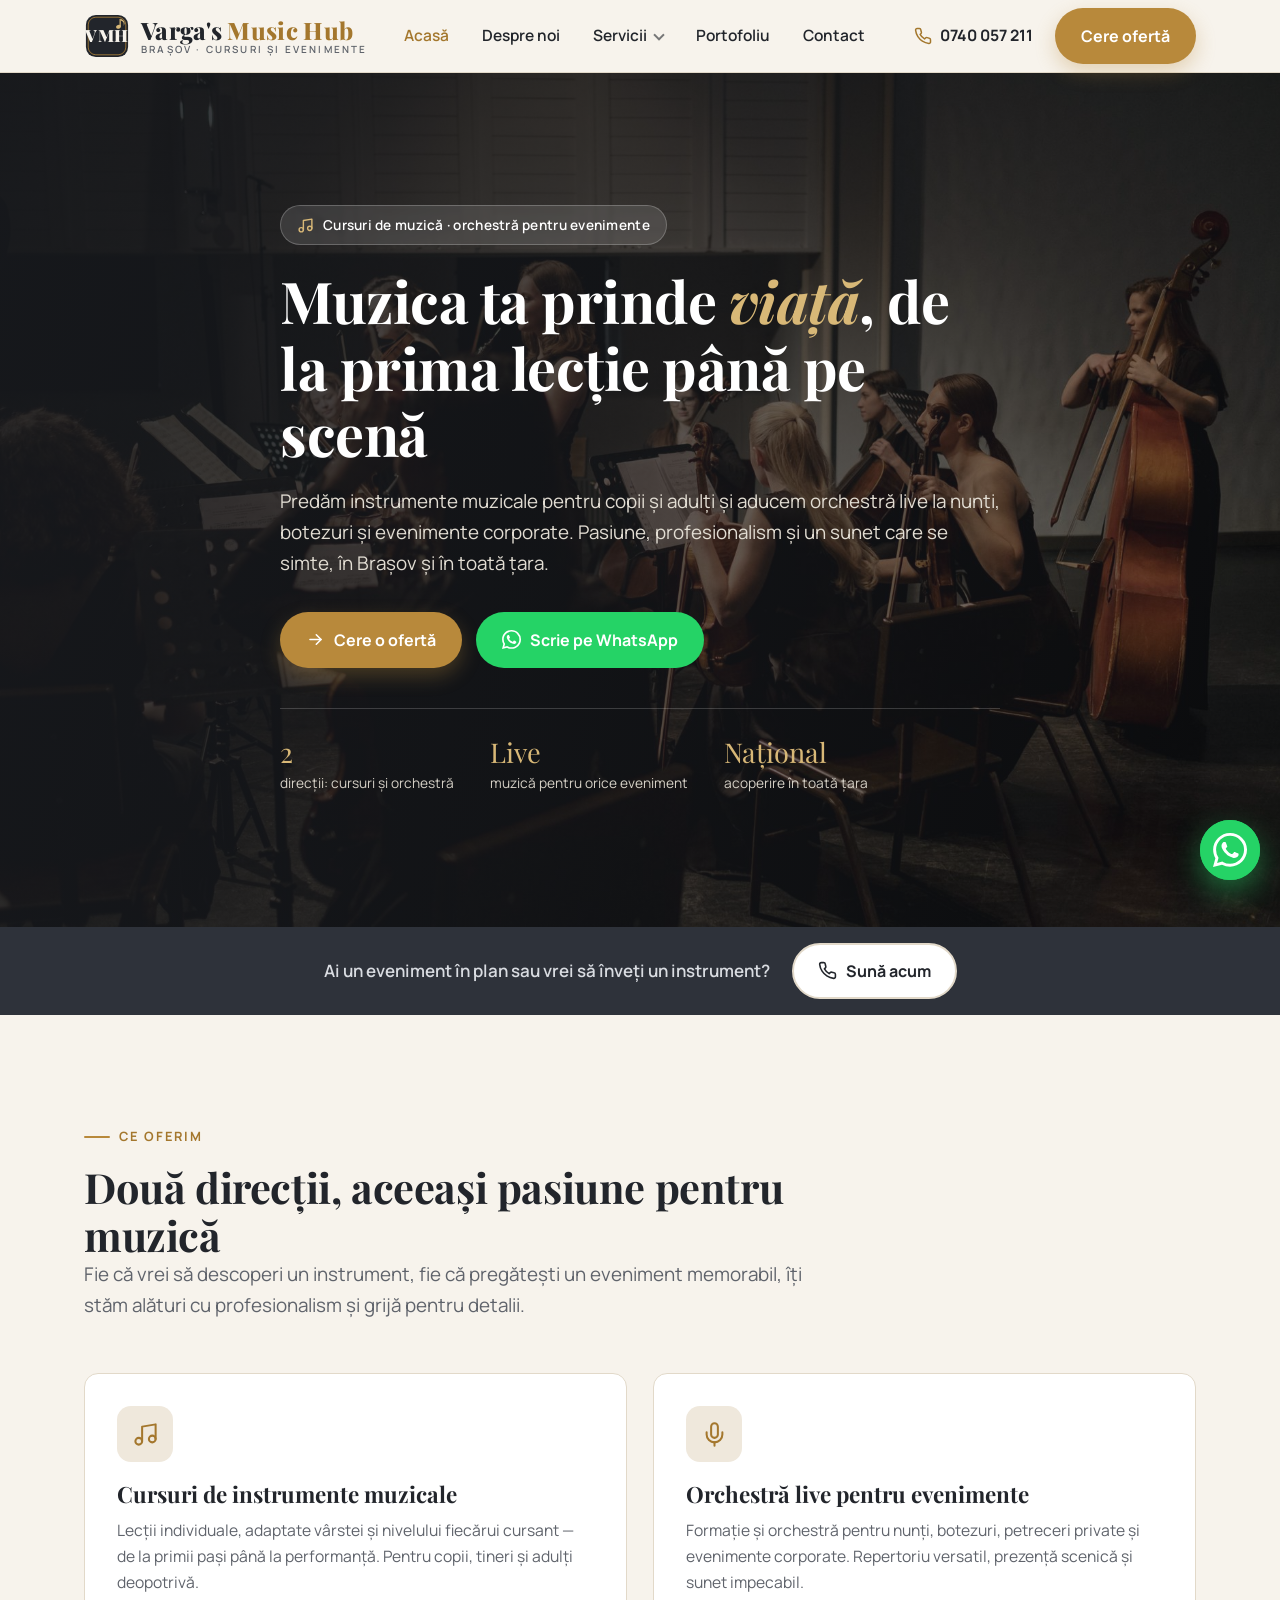
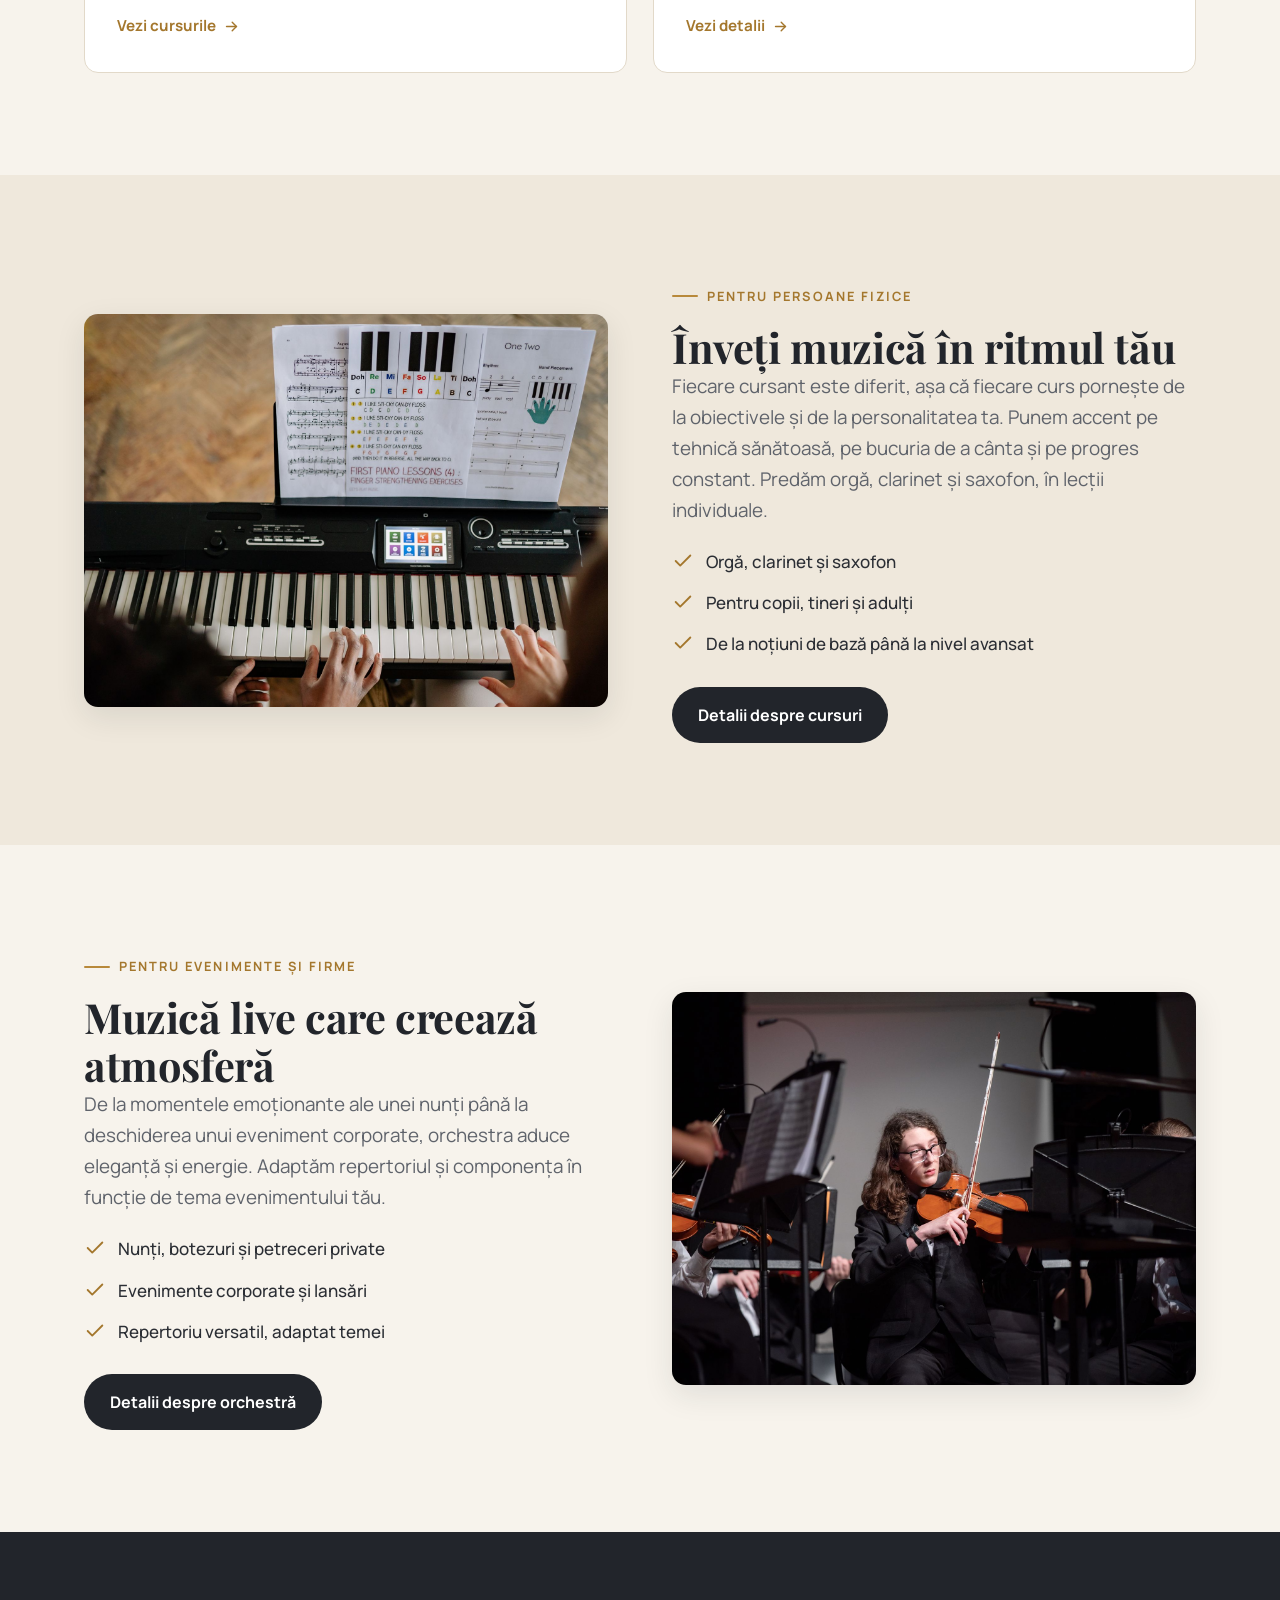
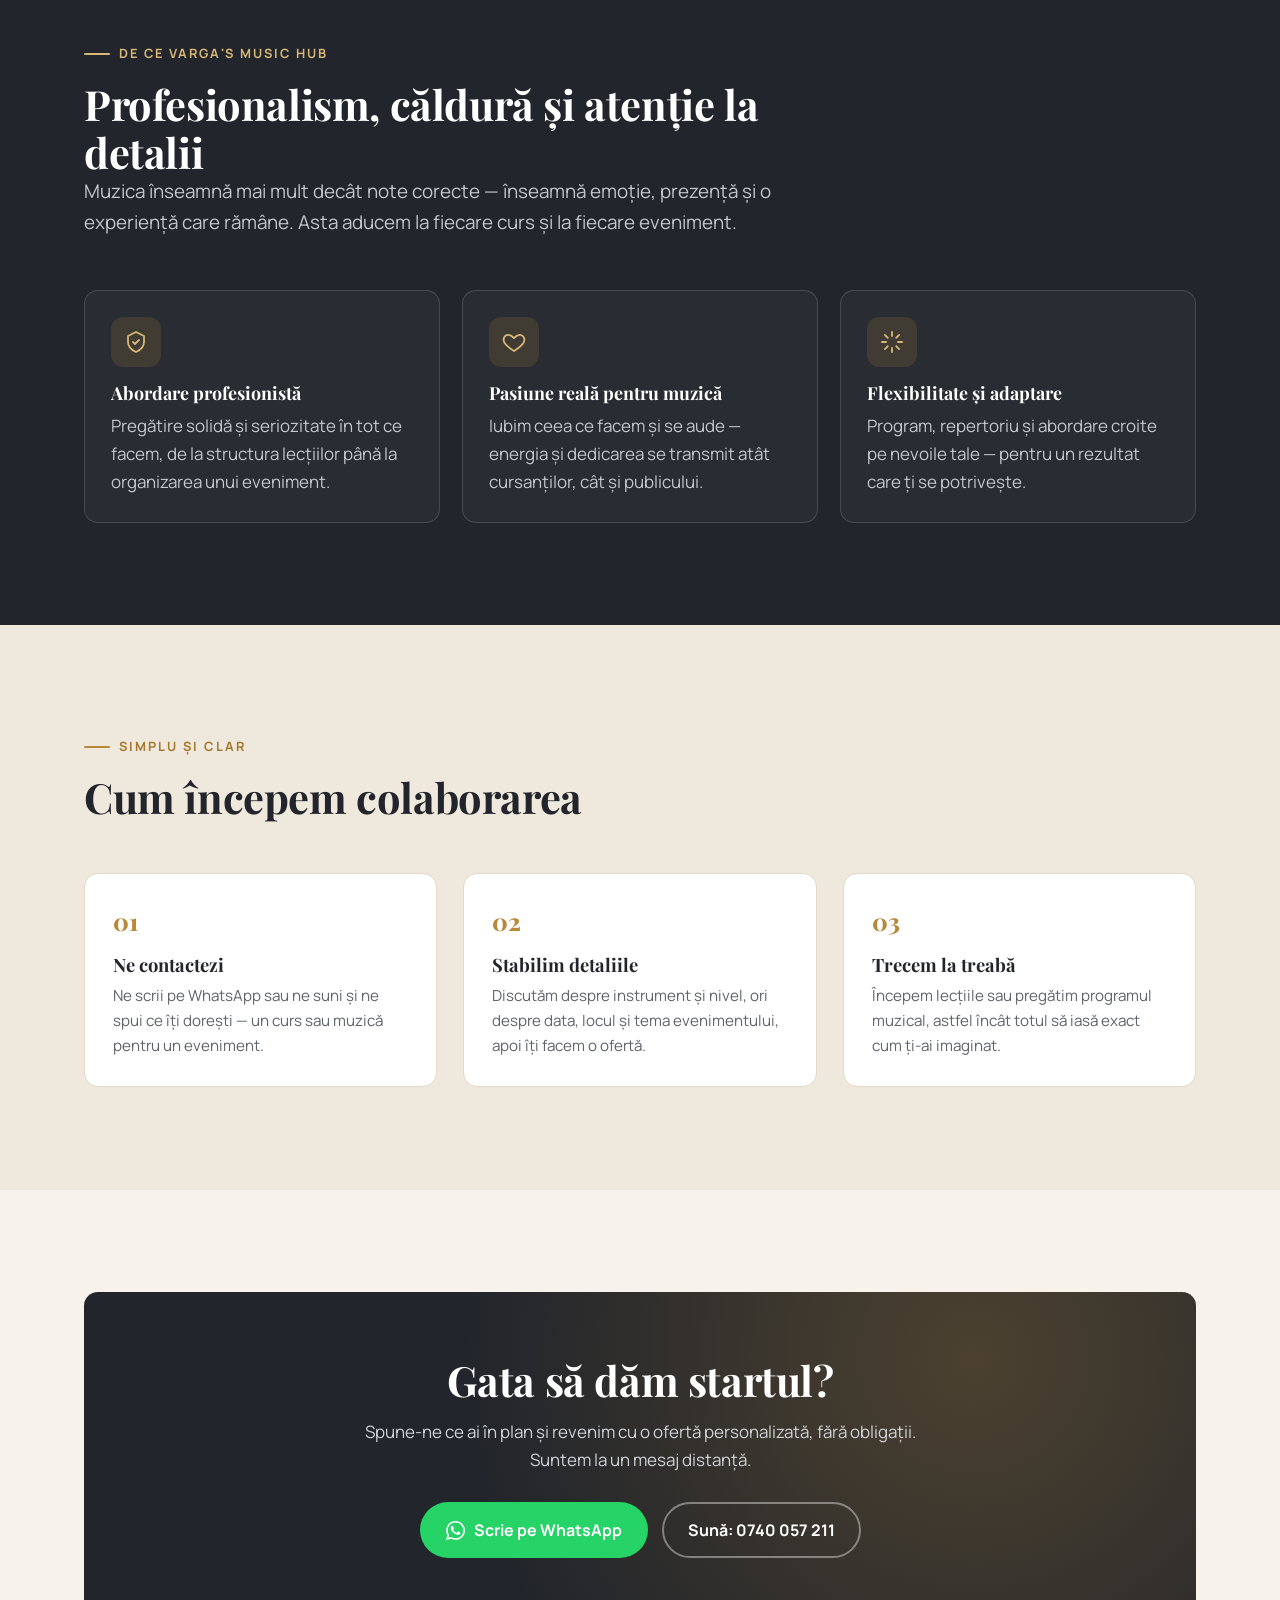
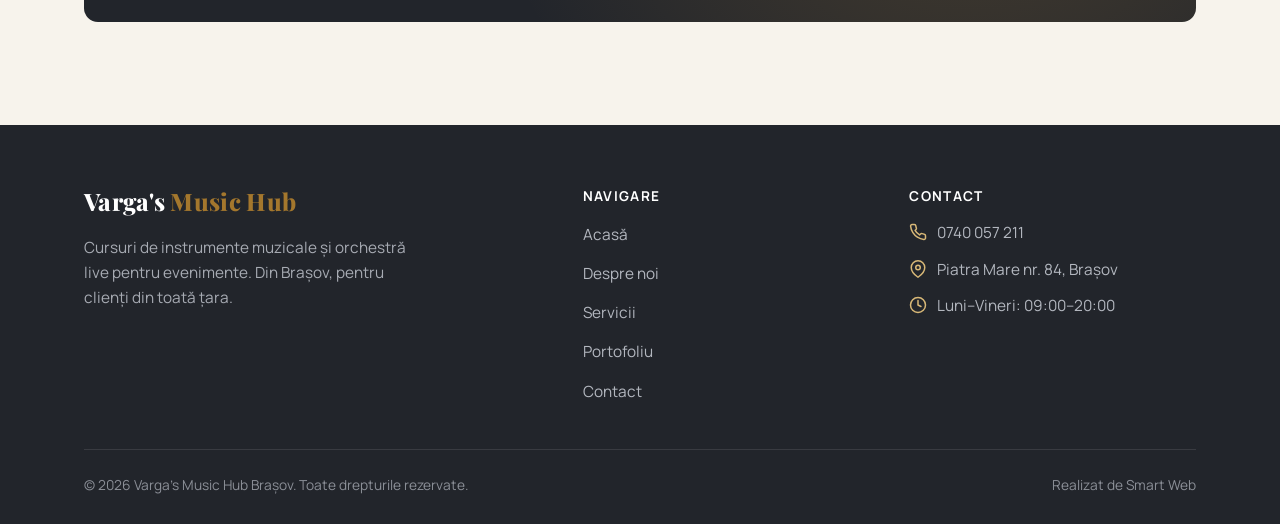
==== commit 00e40975: "Brand Varga's Music Hub: logo VMH cu nota muzicala + favicon, instrumente cursuri (orga/clarinet/sax" ====
--- a/index.html
+++ b/index.html
@@ -3,17 +3,18 @@
 <head>
 <meta charset="UTF-8">
 <meta name="viewport" content="width=device-width, initial-scale=1.0">
-<title>Iqstage — Cursuri de muzică și orchestră pentru evenimente | Brașov</title>
-<meta name="description" content="Iqstage: cursuri de instrumente muzicale pentru toate vârstele și orchestră live pentru nunți și evenimente corporate. Servicii artistice profesionale în Brașov și în toată țara.">
+<title>Varga's Music Hub Brașov — Cursuri de muzică și orchestră pentru evenimente</title>
+<meta name="description" content="Varga's Music Hub Brașov: cursuri de instrumente muzicale pentru toate vârstele și orchestră live pentru nunți și evenimente corporate. Servicii artistice profesionale în Brașov și în toată țara.">
 <link rel="preconnect" href="https://fonts.googleapis.com">
 <link rel="preconnect" href="https://fonts.gstatic.com" crossorigin>
 <link href="https://fonts.googleapis.com/css2?family=Playfair+Display:ital,wght@0,600;0,700;0,800;1,600&family=Manrope:wght@400;500;600;700;800&display=swap" rel="stylesheet">
 <link rel="stylesheet" href="css/style.css">
+<link rel="icon" type="image/svg+xml" href="assets/favicon.svg">
 <script type="application/ld+json">
 {
   "@context":"https://schema.org",
   "@type":["LocalBusiness","MusicGroup","EducationalOrganization"],
-  "name":"Iqstage",
+  "name":"Varga's Music Hub Brașov",
   "description":"Cursuri de instrumente muzicale și orchestră live pentru evenimente.",
   "telephone":"+40740057211",
   "address":{"@type":"PostalAddress","streetAddress":"Piatra Mare nr. 84","addressLocality":"Brașov","addressCountry":"RO"},
@@ -27,18 +28,24 @@
 <!-- ===== Header ===== -->
 <header class="site-header">
   <div class="wrap header-inner">
-    <a href="index.html" class="brand" aria-label="Iqstage — acasă">
+    <a href="index.html" class="brand" aria-label="Varga's Music Hub Brașov — acasă">
       <span class="brand-mark" aria-hidden="true">
-        <svg viewBox="0 0 24 24" fill="none" stroke="currentColor" stroke-width="1.8" stroke-linecap="round" stroke-linejoin="round"><path d="M9 18V5l12-2v13"/><circle cx="6" cy="18" r="3"/><circle cx="18" cy="16" r="3"/></svg>
+        <svg viewBox="0 0 120 120" xmlns="http://www.w3.org/2000/svg" role="img" aria-label="Varga's Music Hub"><rect x="5" y="5" width="110" height="110" rx="26" fill="#22252b"/><rect x="11" y="11" width="98" height="98" rx="20" fill="none" stroke="#b8893b" stroke-width="2"/><text x="60" y="76" text-anchor="middle" font-family="Playfair Display, Georgia, serif" font-weight="900" font-size="44" letter-spacing="1.5" fill="#f7f3ec">VMH</text><rect x="92.73" y="15.20" width="3.25" height="20.80" rx="1.62" fill="#d8b877"/><path d="M95.98 15.20 q14.95 6.50 7.47 18.85 q2.27 -11.70 -7.47 -14.30 z" fill="#d8b877"/><ellipse cx="90" cy="36" rx="6.5" ry="5.07" fill="#d8b877" transform="rotate(-18 90 36)"/></svg>
       </span>
-      <span class="brand-name">Iq<b>stage</b><span class="brand-sub">Muzică și evenimente</span></span>
+      <span class="brand-name">Varga's <b>Music Hub</b><span class="brand-sub">Brașov · cursuri și evenimente</span></span>
     </a>
 
     <nav class="main-nav" aria-label="Navigare principală">
       <ul>
         <li><a href="index.html" class="active">Acasă</a></li>
         <li><a href="despre.html">Despre noi</a></li>
-        <li><a href="servicii.html">Servicii</a></li>
+        <li class="has-dropdown">
+          <a href="servicii.html" aria-haspopup="true">Servicii</a>
+          <ul class="dropdown">
+            <li><a href="servicii.html#cursuri">Cursuri de instrumente</a></li>
+            <li><a href="servicii.html#orchestra">Orchestră și evenimente</a></li>
+          </ul>
+        </li>
         <li><a href="portofoliu.html">Portofoliu</a></li>
         <li><a href="contact.html">Contact</a></li>
       </ul>
@@ -61,7 +68,7 @@
 <!-- ===== Mobile menu (frate al header-ului) ===== -->
 <div class="mobile-menu" id="mobileMenu">
   <div class="mm-top">
-    <span class="brand-name">Iq<b>stage</b></span>
+    <span class="brand-name">Varga's <b>Music Hub</b></span>
     <button class="mm-close" aria-label="Închide meniul">
       <svg viewBox="0 0 24 24" fill="none" stroke="currentColor" stroke-width="2" stroke-linecap="round" aria-hidden="true"><line x1="6" y1="6" x2="18" y2="18"/><line x1="6" y1="18" x2="18" y2="6"/></svg>
     </button>
@@ -70,6 +77,8 @@
     <a href="index.html" class="active">Acasă</a>
     <a href="despre.html">Despre noi</a>
     <a href="servicii.html">Servicii</a>
+    <a href="servicii.html#cursuri" class="mm-sub">Cursuri de instrumente</a>
+    <a href="servicii.html#orchestra" class="mm-sub">Orchestră și evenimente</a>
     <a href="portofoliu.html">Portofoliu</a>
     <a href="contact.html">Contact</a>
   </nav>
@@ -171,9 +180,9 @@
       <div class="reveal">
         <span class="eyebrow">Pentru persoane fizice</span>
         <h2>Înveți muzică în ritmul tău</h2>
-        <p class="lead">Fiecare cursant este diferit, așa că fiecare curs pornește de la obiectivele și de la personalitatea ta. Punem accent pe tehnică sănătoasă, pe bucuria de a cânta și pe progres constant.</p>
+        <p class="lead">Fiecare cursant este diferit, așa că fiecare curs pornește de la obiectivele și de la personalitatea ta. Punem accent pe tehnică sănătoasă, pe bucuria de a cânta și pe progres constant. Predăm orgă, clarinet și saxofon, în lecții individuale.</p>
         <ul class="feats">
-          <li><svg viewBox="0 0 24 24" fill="none" stroke="currentColor" stroke-width="2" stroke-linecap="round" stroke-linejoin="round" aria-hidden="true"><path d="M20 6 9 17l-5-5"/></svg><span>Lecții individuale, adaptate nivelului tău</span></li>
+          <li><svg viewBox="0 0 24 24" fill="none" stroke="currentColor" stroke-width="2" stroke-linecap="round" stroke-linejoin="round" aria-hidden="true"><path d="M20 6 9 17l-5-5"/></svg><span>Orgă, clarinet și saxofon</span></li>
           <li><svg viewBox="0 0 24 24" fill="none" stroke="currentColor" stroke-width="2" stroke-linecap="round" stroke-linejoin="round" aria-hidden="true"><path d="M20 6 9 17l-5-5"/></svg><span>Pentru copii, tineri și adulți</span></li>
           <li><svg viewBox="0 0 24 24" fill="none" stroke="currentColor" stroke-width="2" stroke-linecap="round" stroke-linejoin="round" aria-hidden="true"><path d="M20 6 9 17l-5-5"/></svg><span>De la noțiuni de bază până la nivel avansat</span></li>
         </ul>
@@ -209,7 +218,7 @@
 <section class="section section--dark">
   <div class="wrap">
     <div class="section-head reveal">
-      <span class="eyebrow">De ce Iqstage</span>
+      <span class="eyebrow">De ce Varga's Music Hub</span>
       <h2>Profesionalism, căldură și atenție la detalii</h2>
       <p class="lead">Muzica înseamnă mai mult decât note corecte — înseamnă emoție, prezență și o experiență care rămâne. Asta aducem la fiecare curs și la fiecare eveniment.</p>
     </div>
@@ -279,7 +288,7 @@
   <div class="wrap">
     <div class="footer-grid">
       <div>
-        <span class="brand-name">Iq<b>stage</b></span>
+        <span class="brand-name">Varga's <b>Music Hub</b></span>
         <p>Cursuri de instrumente muzicale și orchestră live pentru evenimente. Din Brașov, pentru clienți din toată țara.</p>
       </div>
       <div class="footer-col">
@@ -302,7 +311,7 @@
       </div>
     </div>
     <div class="footer-bottom">
-      <span>&copy; <span class="js-year">2026</span> Iqstage. Toate drepturile rezervate.</span>
+      <span>&copy; <span class="js-year">2026</span> Varga's Music Hub Brașov. Toate drepturile rezervate.</span>
       <span>Realizat de Smart Web</span>
     </div>
   </div>
--- a/css/style.css
+++ b/css/style.css
@@ -1,5 +1,5 @@
 /* ============================================================
-   Iqstage — cursuri muzică & orchestră pentru evenimente
+   Varga's Music Hub Brașov — cursuri muzică & orchestră pentru evenimente
    Paletă: crem, gri-antracit, accent auriu
    ============================================================ */
 :root{
@@ -101,12 +101,10 @@
 .header-inner{display:flex;align-items:center;justify-content:space-between;gap:20px;min-height:72px}
 .brand{display:flex;align-items:center;gap:11px;flex:none}
 .brand-mark{
-  width:42px;height:42px;border-radius:11px;flex:none;
+  width:46px;height:46px;flex:none;
   display:grid;place-items:center;
-  background:linear-gradient(135deg,var(--antracit),var(--antracit-2));
-  color:var(--auriu-soft);
-}
-.brand-mark svg{width:23px;height:23px}
+}
+.brand-mark svg{width:46px;height:46px}
 .brand-name{font-family:var(--serif);font-weight:800;font-size:1.5rem;color:var(--antracit);line-height:1;letter-spacing:.3px}
 .brand-name b{color:var(--auriu-2);font-weight:800}
 .brand-sub{display:block;font-family:var(--sans);font-size:.62rem;font-weight:600;letter-spacing:.22em;text-transform:uppercase;color:var(--text-muted);margin-top:3px}
@@ -393,3 +391,15 @@
   *{animation:none!important;transition:none!important;scroll-behavior:auto}
   .reveal{opacity:1;transform:none}
 }
+
+/* ===== Dropdown Servicii (hover) ===== */
+.main-nav .has-dropdown{position:relative}
+.main-nav .has-dropdown>a::after{content:"";display:inline-block;width:6px;height:6px;border-right:2px solid currentColor;border-bottom:2px solid currentColor;transform:translateY(-2px) rotate(45deg);margin-left:8px;opacity:.6}
+.main-nav .dropdown{position:absolute;top:calc(100% + 4px);left:0;min-width:236px;background:var(--alb);border:1px solid var(--linie);border-radius:var(--radius-sm);box-shadow:var(--shadow);padding:8px;margin:0;list-style:none;display:flex;flex-direction:column;gap:2px;opacity:0;visibility:hidden;transform:translateY(8px);transition:opacity var(--t),transform var(--t),visibility var(--t);z-index:60}
+.main-nav .has-dropdown:hover .dropdown,.main-nav .has-dropdown:focus-within .dropdown{opacity:1;visibility:visible;transform:translateY(0)}
+.main-nav .dropdown::before{content:"";position:absolute;top:-6px;left:0;right:0;height:6px}
+.main-nav .dropdown a{display:block;padding:10px 14px;border-radius:8px;white-space:nowrap;color:var(--text);font-weight:600;background:none}
+.main-nav .dropdown a:hover{background:var(--crem-2);color:var(--auriu-2)}
+/* sub-linkuri in meniul mobil */
+.mm-nav .mm-sub{font-size:.95rem;padding-left:28px;position:relative;opacity:.9}
+.mm-nav .mm-sub::before{content:"";position:absolute;left:12px;top:50%;width:9px;height:2px;background:var(--auriu);border-radius:2px;transform:translateY(-50%)}
